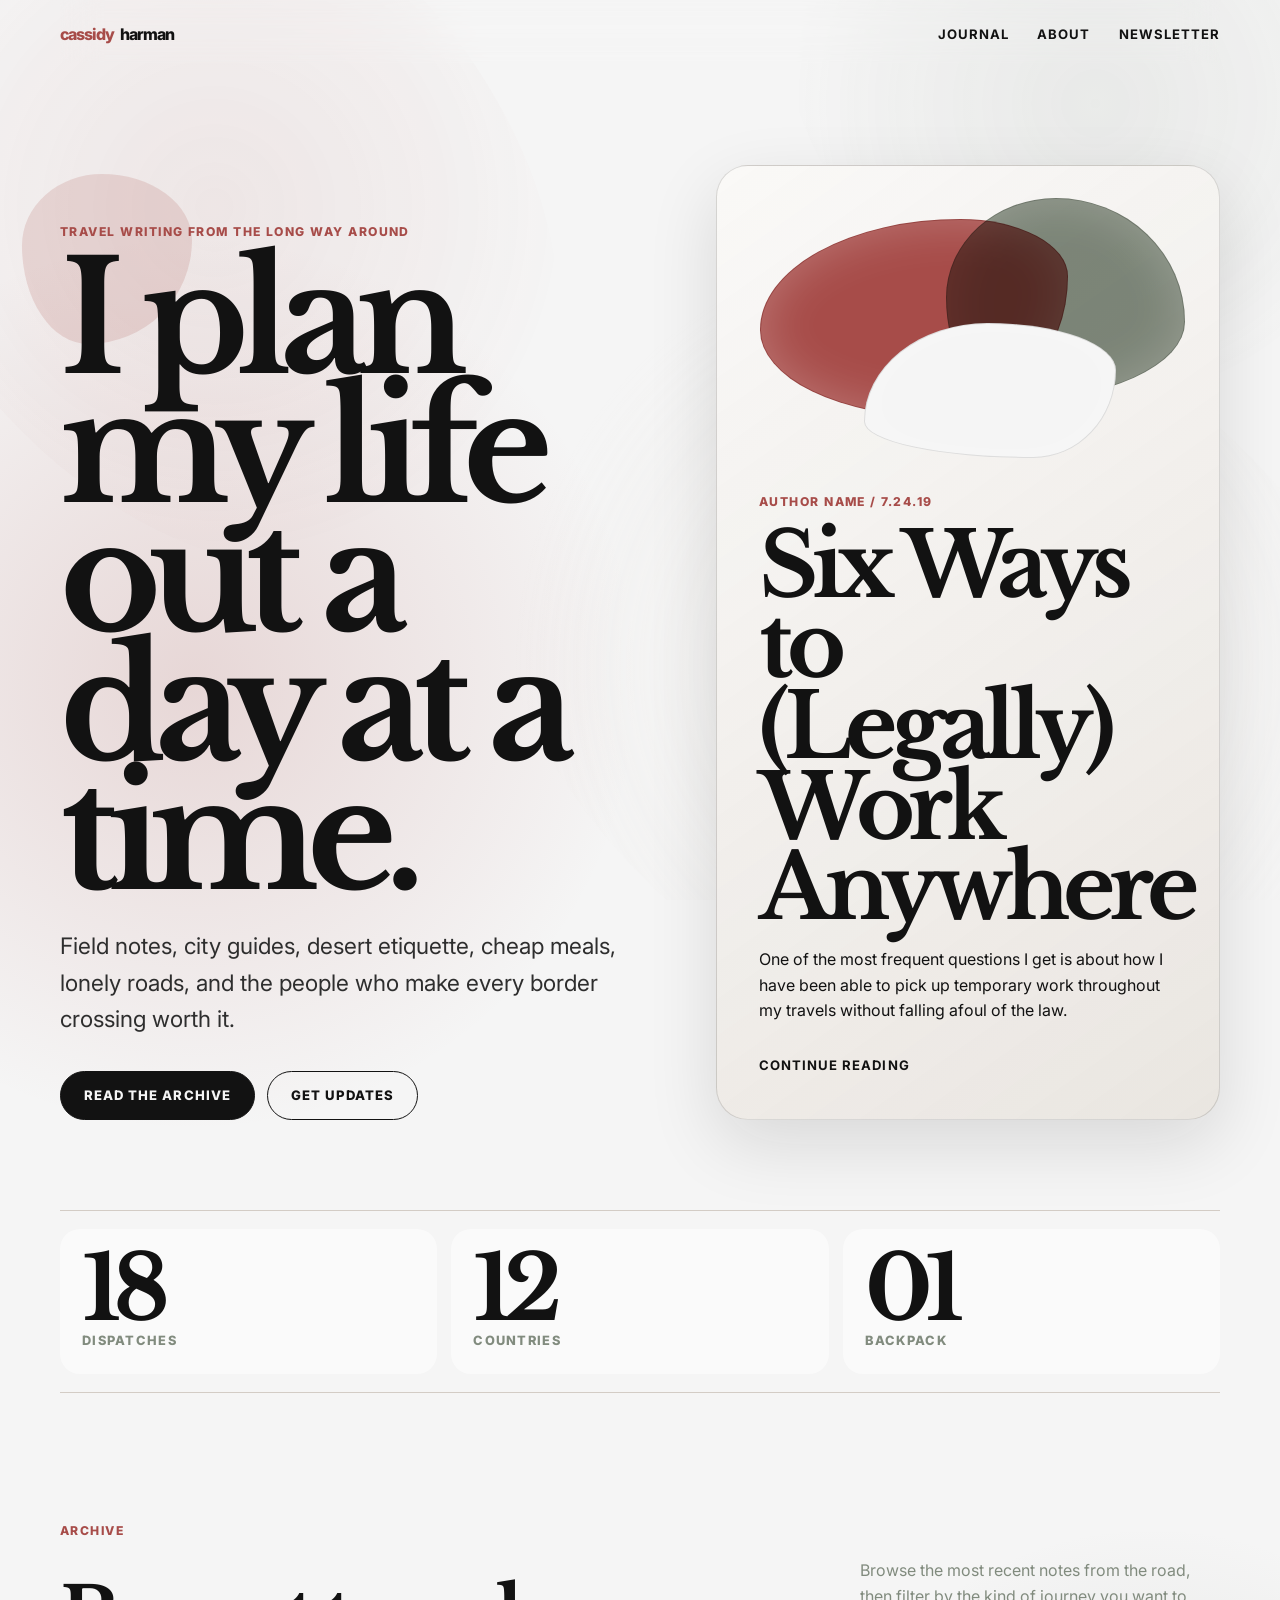
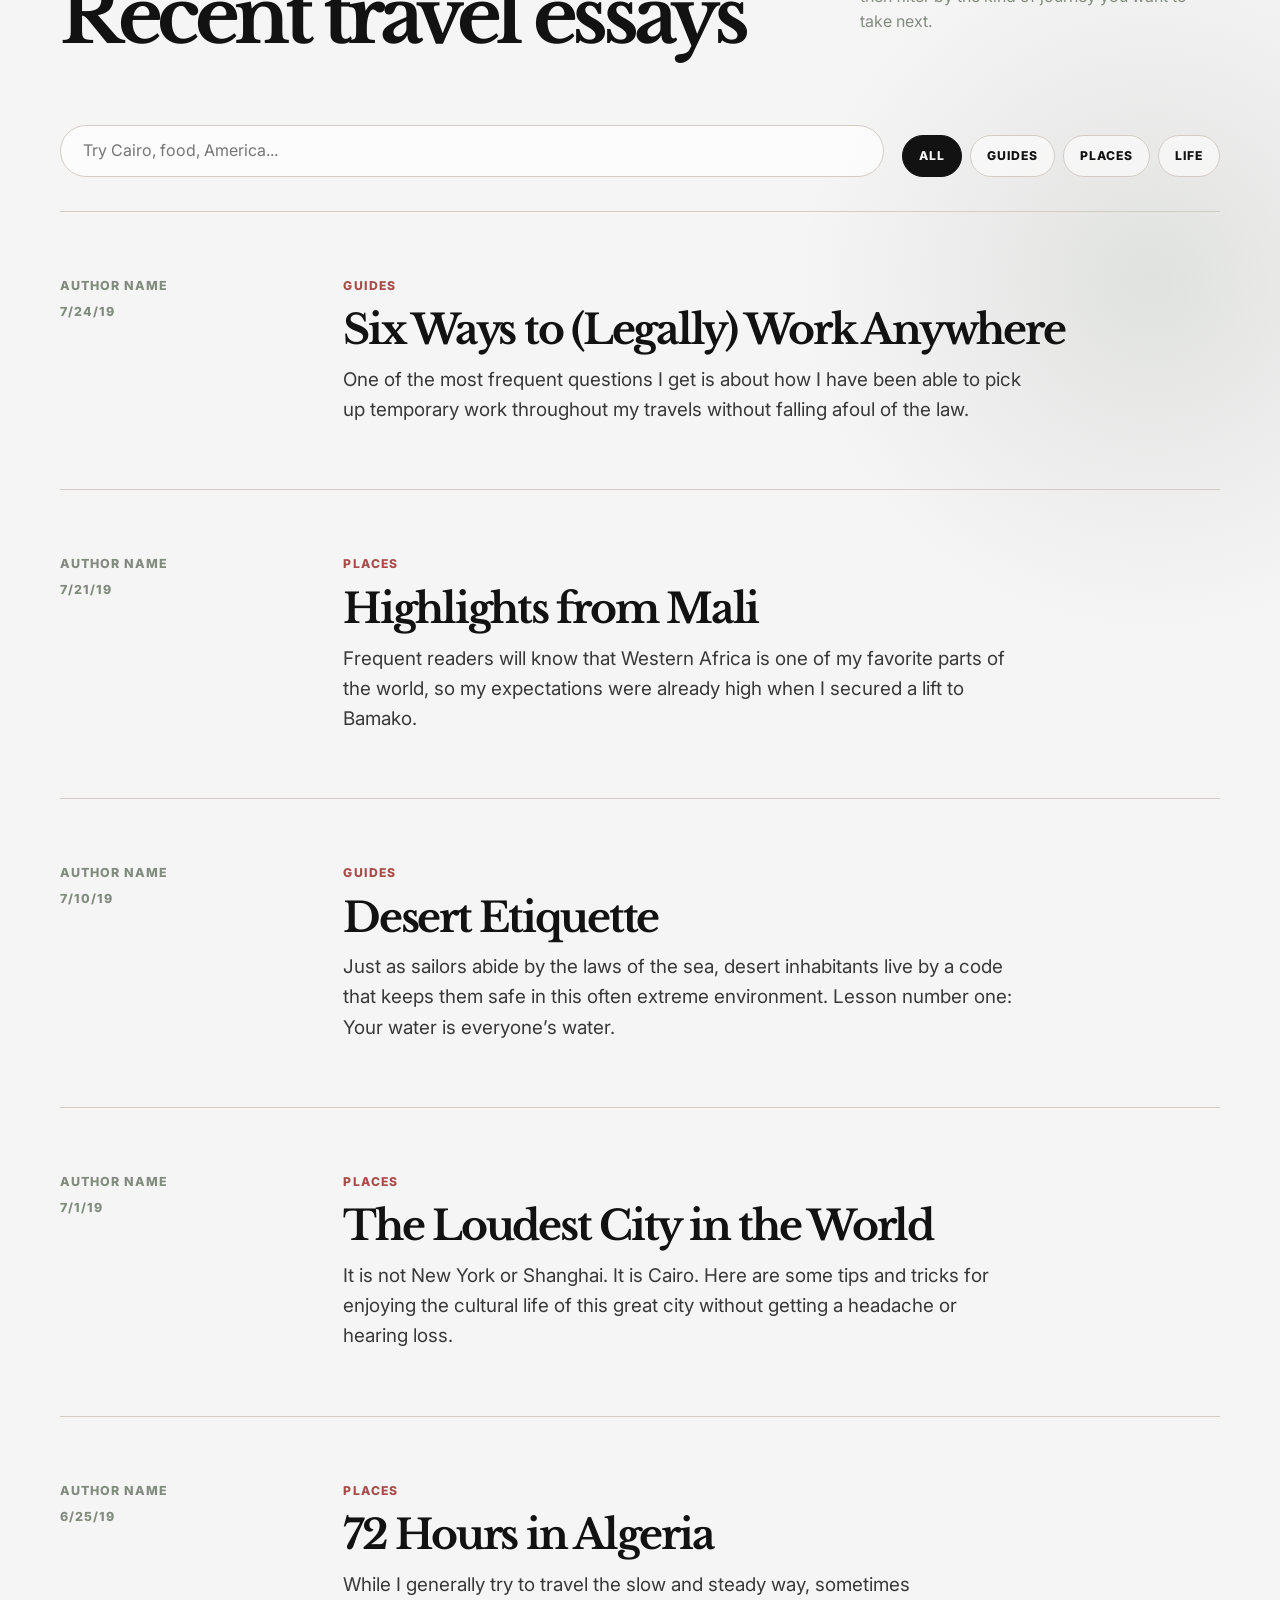
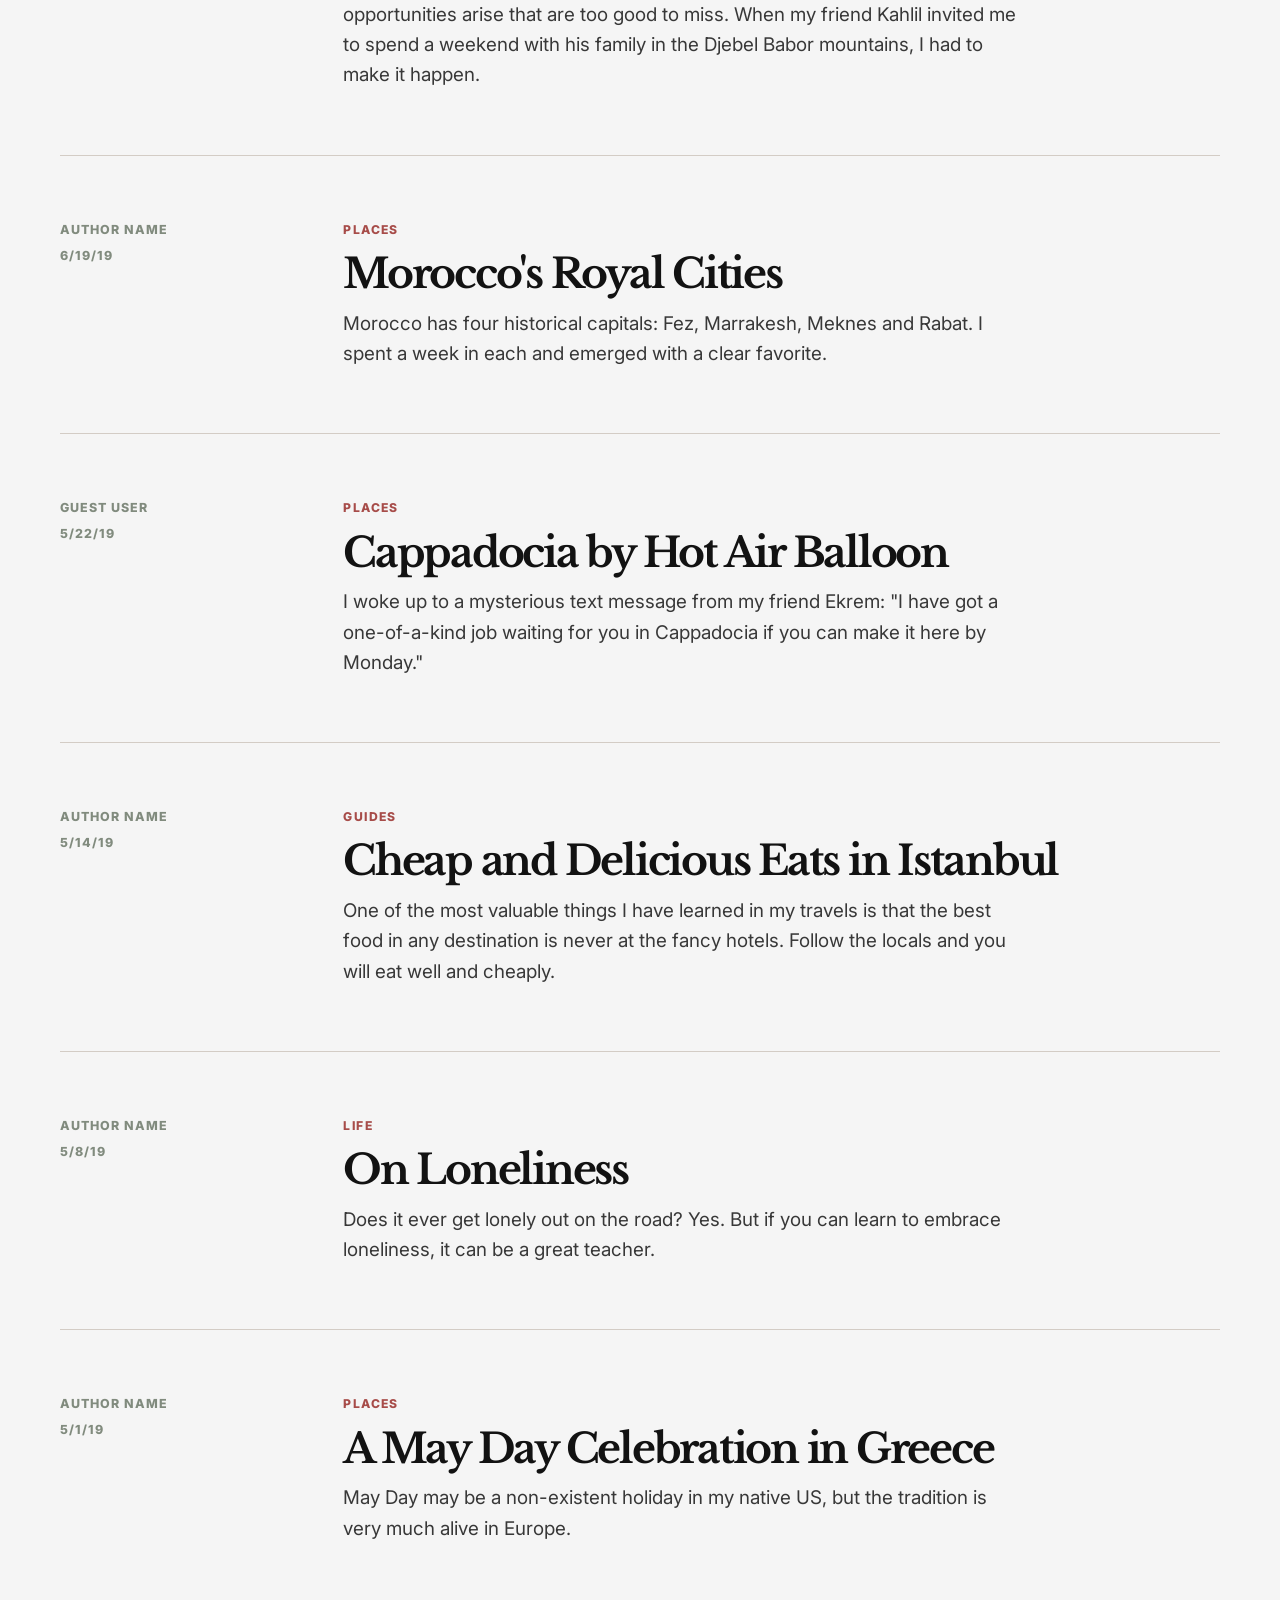
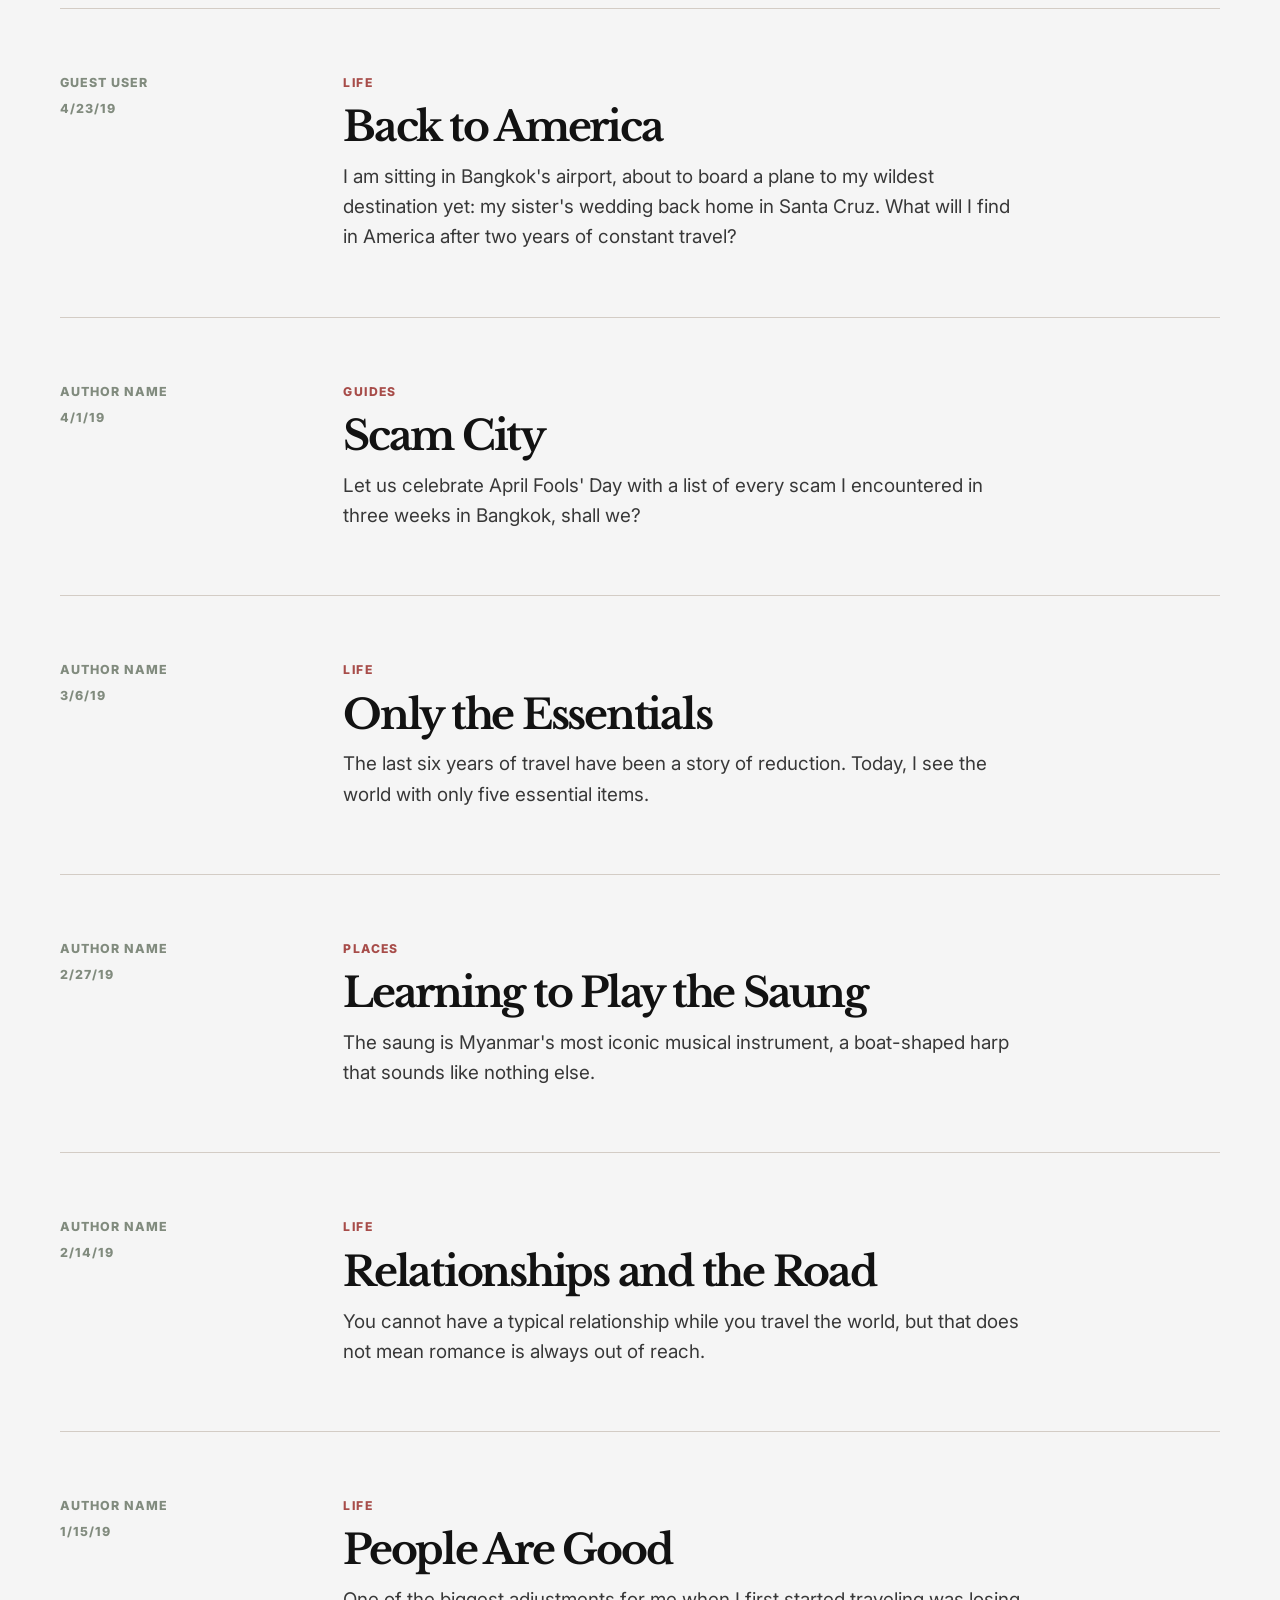
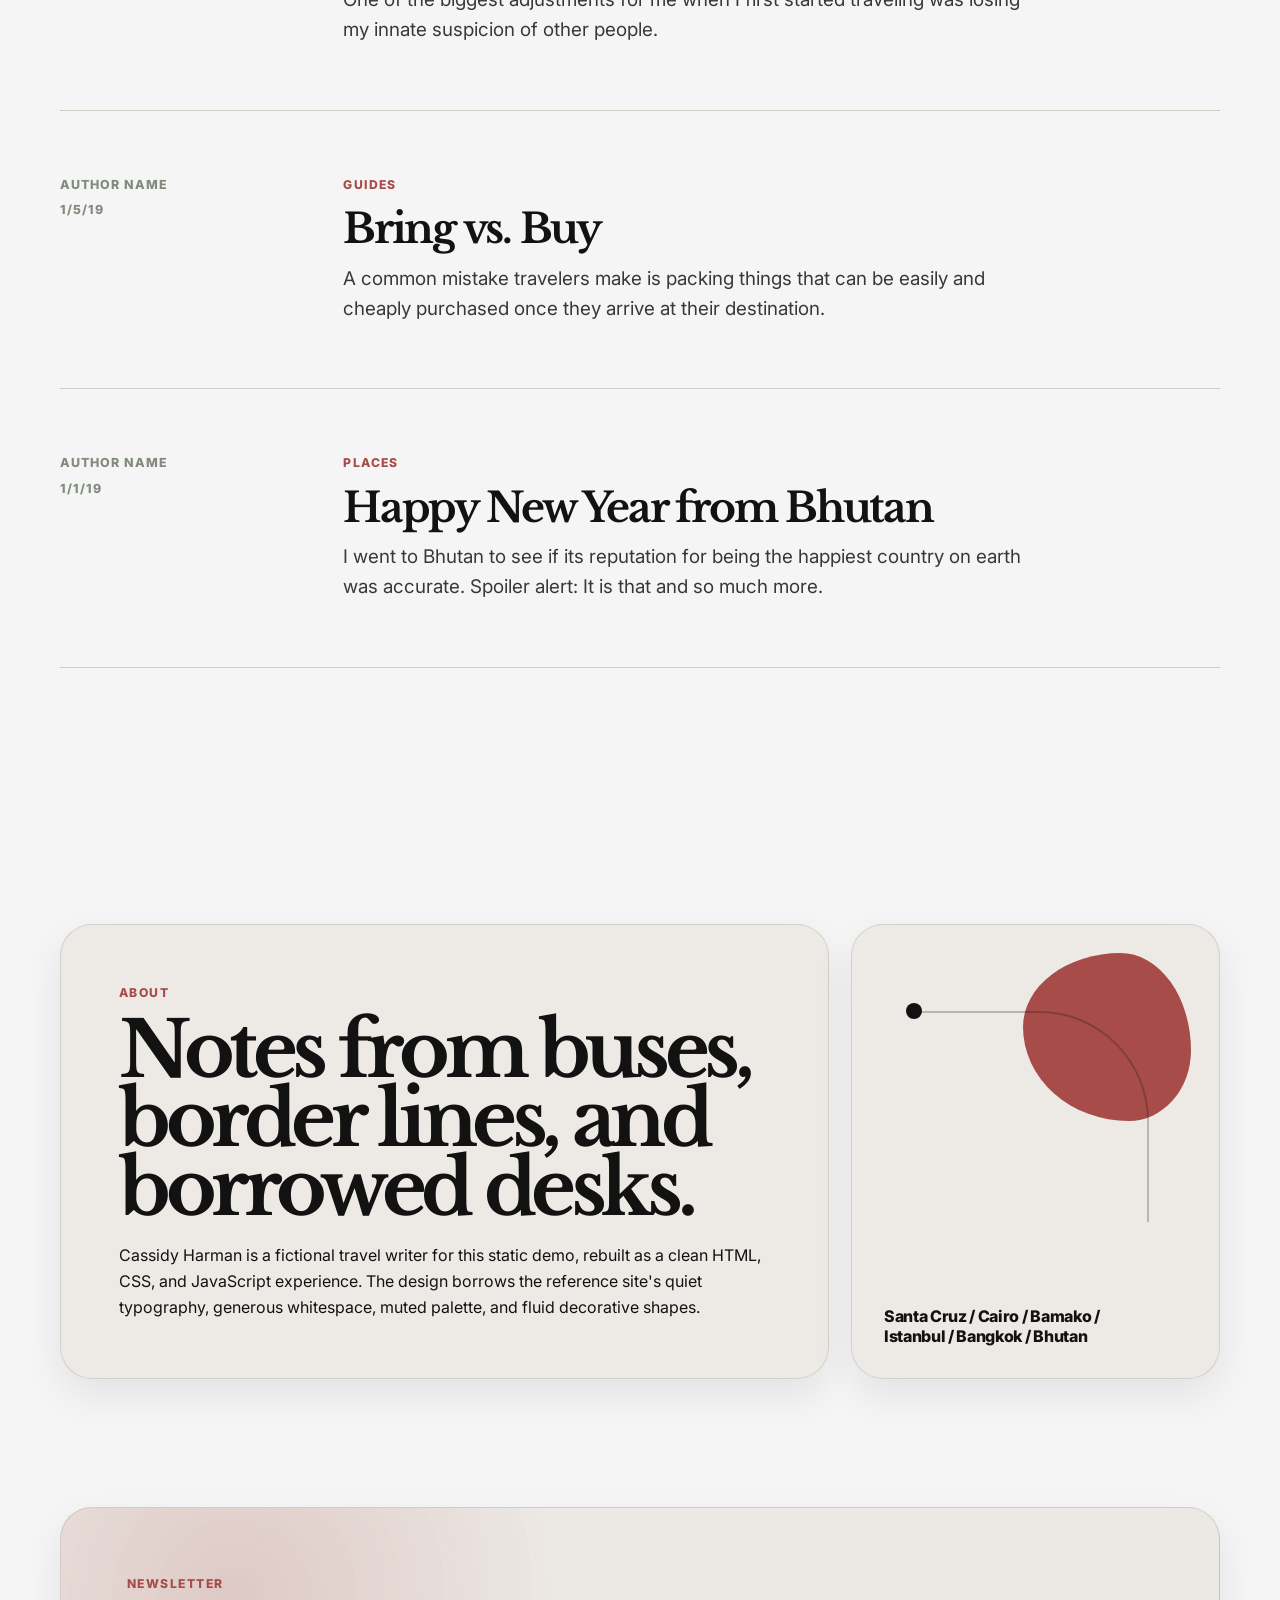
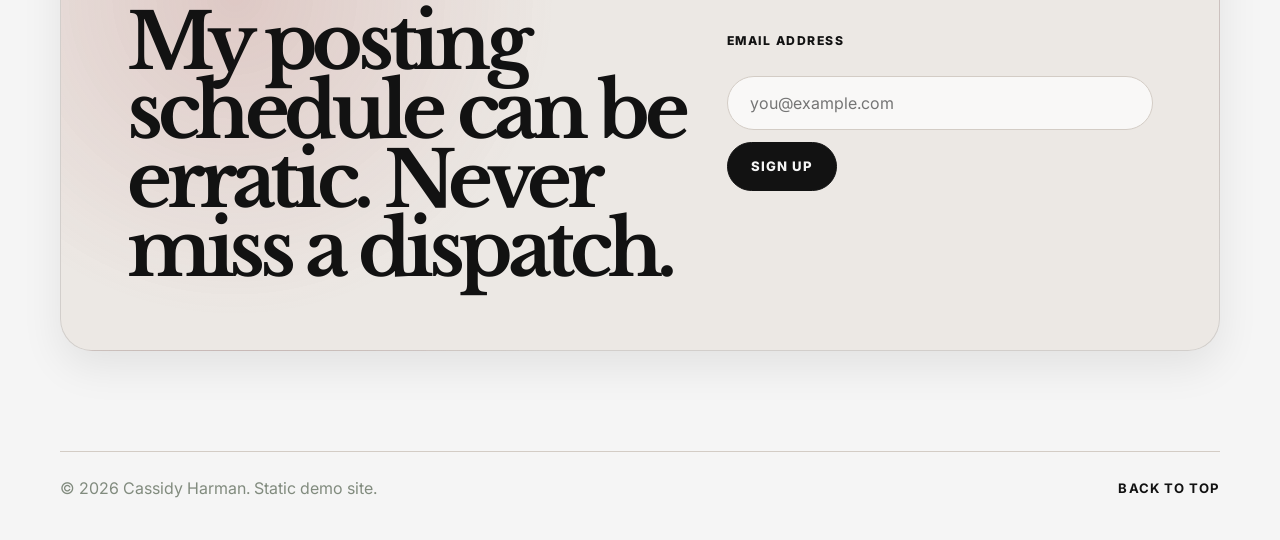
==== index.html @ 18887000 "Merge branch 'main' into cursor/static-fluid-site-bbcd" ====
<!doctype html>
<html lang="en">
  <head>
    <meta charset="utf-8" />
    <meta name="viewport" content="width=device-width, initial-scale=1" />
    <meta
      name="description"
      content="A static editorial travel blog inspired by the Cassidy Harman Squarespace fluid demo."
    />
    <title>Cassidy Harman | Travel Journal</title>
    <link rel="preconnect" href="https://fonts.googleapis.com" />
    <link rel="preconnect" href="https://fonts.gstatic.com" crossorigin />
    <link
      href="https://fonts.googleapis.com/css2?family=Inter:wght@400;500;600;700;800&family=Libre+Baskerville:wght@400;700&display=swap"
      rel="stylesheet"
    />
    <link rel="stylesheet" href="styles.css" />
  </head>
  <body>
    <canvas class="fluid-canvas" id="fluidCanvas" aria-hidden="true"></canvas>
    <div class="site-shell">
      <header class="site-header" data-reveal>
        <a class="brand" href="#top" aria-label="Cassidy Harman home">
          <span>Cassidy</span>
          <span>Harman</span>
        </a>
        <nav class="site-nav" aria-label="Primary navigation">
          <a href="#journal">Journal</a>
          <a href="#about">About</a>
          <a href="#newsletter">Newsletter</a>
        </nav>
        <button class="menu-toggle" type="button" aria-expanded="false" aria-controls="mobileNav">
          Menu
        </button>
      </header>

      <nav class="mobile-nav" id="mobileNav" aria-label="Mobile navigation">
        <a href="#journal">Journal</a>
        <a href="#about">About</a>
        <a href="#newsletter">Newsletter</a>
      </nav>

      <main id="top">
        <section class="hero" aria-labelledby="hero-title">
          <div class="hero-copy" data-reveal>
            <p class="eyebrow">Travel writing from the long way around</p>
            <h1 id="hero-title">I plan my life out a day at a time.</h1>
            <p class="hero-lede">
              Field notes, city guides, desert etiquette, cheap meals, lonely
              roads, and the people who make every border crossing worth it.
            </p>
            <div class="hero-actions">
              <a class="button button-primary" href="#journal">Read the archive</a>
              <a class="button button-ghost" href="#newsletter">Get updates</a>
            </div>
          </div>

          <article class="feature-card" data-reveal>
            <div class="feature-art" aria-hidden="true">
              <span></span>
              <span></span>
              <span></span>
            </div>
            <p class="post-meta">Author Name / 7.24.19</p>
            <h2>Six Ways to (Legally) Work Anywhere</h2>
            <p>
              One of the most frequent questions I get is about how I have been
              able to pick up temporary work throughout my travels without
              falling afoul of the law.
            </p>
            <a href="#post-six-ways" class="text-link">Continue reading</a>
          </article>
        </section>

        <section class="intro-strip" aria-label="Journal highlights" data-reveal>
          <div>
            <span class="stat">18</span>
            <span>dispatches</span>
          </div>
          <div>
            <span class="stat">12</span>
            <span>countries</span>
          </div>
          <div>
            <span class="stat">01</span>
            <span>backpack</span>
          </div>
        </section>

        <section class="journal-section" id="journal" aria-labelledby="journal-title">
          <div class="section-heading" data-reveal>
            <p class="eyebrow">Archive</p>
            <h2 id="journal-title">Recent travel essays</h2>
            <p>
              Browse the most recent notes from the road, then filter by the
              kind of journey you want to take next.
            </p>
          </div>

          <div class="journal-tools" data-reveal>
            <label class="search-label" for="postSearch">Search posts</label>
            <input
              id="postSearch"
              type="search"
              placeholder="Try Cairo, food, America..."
              autocomplete="off"
            />
            <div class="filter-group" aria-label="Filter posts by topic">
              <button class="filter-chip is-active" type="button" data-filter="all">All</button>
              <button class="filter-chip" type="button" data-filter="guides">Guides</button>
              <button class="filter-chip" type="button" data-filter="places">Places</button>
              <button class="filter-chip" type="button" data-filter="life">Life</button>
            </div>
          </div>

          <div class="post-list" id="postList">
            <article class="post-card" id="post-six-ways" data-topic="guides" data-reveal>
              <div class="post-date">
                <span>Author Name</span>
                <time datetime="2019-07-24">7/24/19</time>
              </div>
              <div class="post-content">
                <p class="post-topic">Guides</p>
                <h3>Six Ways to (Legally) Work Anywhere</h3>
                <p>
                  One of the most frequent questions I get is about how I have
                  been able to pick up temporary work throughout my travels
                  without falling afoul of the law.
                </p>
              </div>
            </article>

            <article class="post-card" data-topic="places" data-reveal>
              <div class="post-date">
                <span>Author Name</span>
                <time datetime="2019-07-21">7/21/19</time>
              </div>
              <div class="post-content">
                <p class="post-topic">Places</p>
                <h3>Highlights from Mali</h3>
                <p>
                  Frequent readers will know that Western Africa is one of my
                  favorite parts of the world, so my expectations were already
                  high when I secured a lift to Bamako.
                </p>
              </div>
            </article>

            <article class="post-card" data-topic="guides" data-reveal>
              <div class="post-date">
                <span>Author Name</span>
                <time datetime="2019-07-10">7/10/19</time>
              </div>
              <div class="post-content">
                <p class="post-topic">Guides</p>
                <h3>Desert Etiquette</h3>
                <p>
                  Just as sailors abide by the laws of the sea, desert
                  inhabitants live by a code that keeps them safe in this often
                  extreme environment. Lesson number one: Your water is
                  everyone&rsquo;s water.
                </p>
              </div>
            </article>

            <article class="post-card" data-topic="places" data-reveal>
              <div class="post-date">
                <span>Author Name</span>
                <time datetime="2019-07-01">7/1/19</time>
              </div>
              <div class="post-content">
                <p class="post-topic">Places</p>
                <h3>The Loudest City in the World</h3>
                <p>
                  It is not New York or Shanghai. It is Cairo. Here are some
                  tips and tricks for enjoying the cultural life of this great
                  city without getting a headache or hearing loss.
                </p>
              </div>
            </article>

            <article class="post-card" data-topic="places" data-reveal>
              <div class="post-date">
                <span>Author Name</span>
                <time datetime="2019-06-25">6/25/19</time>
              </div>
              <div class="post-content">
                <p class="post-topic">Places</p>
                <h3>72 Hours in Algeria</h3>
                <p>
                  While I generally try to travel the slow and steady way,
                  sometimes opportunities arise that are too good to miss. When
                  my friend Kahlil invited me to spend a weekend with his
                  family in the Djebel Babor mountains, I had to make it happen.
                </p>
              </div>
            </article>

            <article class="post-card" data-topic="places" data-reveal>
              <div class="post-date">
                <span>Author Name</span>
                <time datetime="2019-06-19">6/19/19</time>
              </div>
              <div class="post-content">
                <p class="post-topic">Places</p>
                <h3>Morocco's Royal Cities</h3>
                <p>
                  Morocco has four historical capitals: Fez, Marrakesh, Meknes
                  and Rabat. I spent a week in each and emerged with a clear
                  favorite.
                </p>
              </div>
            </article>

            <article class="post-card" data-topic="places" data-reveal>
              <div class="post-date">
                <span>Guest User</span>
                <time datetime="2019-05-22">5/22/19</time>
              </div>
              <div class="post-content">
                <p class="post-topic">Places</p>
                <h3>Cappadocia by Hot Air Balloon</h3>
                <p>
                  I woke up to a mysterious text message from my friend Ekrem:
                  "I have got a one-of-a-kind job waiting for you in Cappadocia
                  if you can make it here by Monday."
                </p>
              </div>
            </article>

            <article class="post-card" data-topic="guides" data-reveal>
              <div class="post-date">
                <span>Author Name</span>
                <time datetime="2019-05-14">5/14/19</time>
              </div>
              <div class="post-content">
                <p class="post-topic">Guides</p>
                <h3>Cheap and Delicious Eats in Istanbul</h3>
                <p>
                  One of the most valuable things I have learned in my travels
                  is that the best food in any destination is never at the fancy
                  hotels. Follow the locals and you will eat well and cheaply.
                </p>
              </div>
            </article>

            <article class="post-card" data-topic="life" data-reveal>
              <div class="post-date">
                <span>Author Name</span>
                <time datetime="2019-05-08">5/8/19</time>
              </div>
              <div class="post-content">
                <p class="post-topic">Life</p>
                <h3>On Loneliness</h3>
                <p>
                  Does it ever get lonely out on the road? Yes. But if you can
                  learn to embrace loneliness, it can be a great teacher.
                </p>
              </div>
            </article>

            <article class="post-card" data-topic="places" data-reveal>
              <div class="post-date">
                <span>Author Name</span>
                <time datetime="2019-05-01">5/1/19</time>
              </div>
              <div class="post-content">
                <p class="post-topic">Places</p>
                <h3>A May Day Celebration in Greece</h3>
                <p>
                  May Day may be a non-existent holiday in my native US, but the
                  tradition is very much alive in Europe.
                </p>
              </div>
            </article>

            <article class="post-card" data-topic="life" data-reveal>
              <div class="post-date">
                <span>Guest User</span>
                <time datetime="2019-04-23">4/23/19</time>
              </div>
              <div class="post-content">
                <p class="post-topic">Life</p>
                <h3>Back to America</h3>
                <p>
                  I am sitting in Bangkok's airport, about to board a plane to
                  my wildest destination yet: my sister's wedding back home in
                  Santa Cruz. What will I find in America after two years of
                  constant travel?
                </p>
              </div>
            </article>

            <article class="post-card" data-topic="guides" data-reveal>
              <div class="post-date">
                <span>Author Name</span>
                <time datetime="2019-04-01">4/1/19</time>
              </div>
              <div class="post-content">
                <p class="post-topic">Guides</p>
                <h3>Scam City</h3>
                <p>
                  Let us celebrate April Fools' Day with a list of every scam I
                  encountered in three weeks in Bangkok, shall we?
                </p>
              </div>
            </article>

            <article class="post-card" data-topic="life" data-reveal>
              <div class="post-date">
                <span>Author Name</span>
                <time datetime="2019-03-06">3/6/19</time>
              </div>
              <div class="post-content">
                <p class="post-topic">Life</p>
                <h3>Only the Essentials</h3>
                <p>
                  The last six years of travel have been a story of reduction.
                  Today, I see the world with only five essential items.
                </p>
              </div>
            </article>

            <article class="post-card" data-topic="places" data-reveal>
              <div class="post-date">
                <span>Author Name</span>
                <time datetime="2019-02-27">2/27/19</time>
              </div>
              <div class="post-content">
                <p class="post-topic">Places</p>
                <h3>Learning to Play the Saung</h3>
                <p>
                  The saung is Myanmar's most iconic musical instrument, a
                  boat-shaped harp that sounds like nothing else.
                </p>
              </div>
            </article>

            <article class="post-card" data-topic="life" data-reveal>
              <div class="post-date">
                <span>Author Name</span>
                <time datetime="2019-02-14">2/14/19</time>
              </div>
              <div class="post-content">
                <p class="post-topic">Life</p>
                <h3>Relationships and the Road</h3>
                <p>
                  You cannot have a typical relationship while you travel the
                  world, but that does not mean romance is always out of reach.
                </p>
              </div>
            </article>

            <article class="post-card" data-topic="life" data-reveal>
              <div class="post-date">
                <span>Author Name</span>
                <time datetime="2019-01-15">1/15/19</time>
              </div>
              <div class="post-content">
                <p class="post-topic">Life</p>
                <h3>People Are Good</h3>
                <p>
                  One of the biggest adjustments for me when I first started
                  traveling was losing my innate suspicion of other people.
                </p>
              </div>
            </article>

            <article class="post-card" data-topic="guides" data-reveal>
              <div class="post-date">
                <span>Author Name</span>
                <time datetime="2019-01-05">1/5/19</time>
              </div>
              <div class="post-content">
                <p class="post-topic">Guides</p>
                <h3>Bring vs. Buy</h3>
                <p>
                  A common mistake travelers make is packing things that can be
                  easily and cheaply purchased once they arrive at their
                  destination.
                </p>
              </div>
            </article>

            <article class="post-card" data-topic="places" data-reveal>
              <div class="post-date">
                <span>Author Name</span>
                <time datetime="2019-01-01">1/1/19</time>
              </div>
              <div class="post-content">
                <p class="post-topic">Places</p>
                <h3>Happy New Year from Bhutan</h3>
                <p>
                  I went to Bhutan to see if its reputation for being the
                  happiest country on earth was accurate. Spoiler alert: It is
                  that and so much more.
                </p>
              </div>
            </article>
          </div>

          <p class="empty-state" id="emptyState" hidden>
            No posts match that search yet. Try another place, topic, or date.
          </p>
        </section>

        <section class="about-section" id="about" aria-labelledby="about-title">
          <div class="about-card" data-reveal>
            <p class="eyebrow">About</p>
            <h2 id="about-title">Notes from buses, border lines, and borrowed desks.</h2>
            <p>
              Cassidy Harman is a fictional travel writer for this static demo,
              rebuilt as a clean HTML, CSS, and JavaScript experience. The
              design borrows the reference site's quiet typography, generous
              whitespace, muted palette, and fluid decorative shapes.
            </p>
          </div>
          <div class="route-card" data-reveal>
            <span class="route-dot"></span>
            <span class="route-line"></span>
            <span class="route-dot route-dot-end"></span>
            <p>Santa Cruz / Cairo / Bamako / Istanbul / Bangkok / Bhutan</p>
          </div>
        </section>

        <section class="newsletter-section" id="newsletter" aria-labelledby="newsletter-title">
          <div data-reveal>
            <p class="eyebrow">Newsletter</p>
            <h2 id="newsletter-title">
              My posting schedule can be erratic. Never miss a dispatch.
            </h2>
          </div>
          <form class="newsletter-form" id="newsletterForm" novalidate data-reveal>
            <label for="email">Email Address</label>
            <div class="form-row">
              <input id="email" name="email" type="email" placeholder="you@example.com" required />
              <button class="button button-primary" type="submit">Sign Up</button>
            </div>
            <p class="form-message" id="formMessage" role="status" aria-live="polite"></p>
          </form>
        </section>
      </main>

      <footer class="site-footer">
        <p>&copy; 2026 Cassidy Harman. Static demo site.</p>
        <a href="#top">Back to top</a>
      </footer>
    </div>

    <script src="script.js" defer></script>
  </body>
</html>
---- styles.css ----
:root {
  --color-accent: hsl(2 39% 47%);
  --color-ink: hsl(0 0% 7%);
  --color-muted: hsl(106 5% 52%);
  --color-wash: hsl(33 18% 90%);
  --color-paper: hsl(0 0% 96%);
  --color-line: hsl(30 14% 80%);
  --shadow-soft: 0 24px 70px hsl(0 0% 7% / 0.12);
  --shadow-card: 0 16px 42px hsl(0 0% 7% / 0.08);
  --font-sans: "Inter", system-ui, -apple-system, BlinkMacSystemFont, "Segoe UI", sans-serif;
  --font-serif: "Libre Baskerville", Georgia, serif;
  --content-width: min(1160px, calc(100vw - 36px));
  --radius-lg: 32px;
  --radius-md: 20px;
}

* {
  box-sizing: border-box;
}

html {
  scroll-behavior: smooth;
}

body {
  min-width: 320px;
  margin: 0;
  background:
    radial-gradient(circle at 15% 8%, hsl(2 39% 47% / 0.18), transparent 28rem),
    radial-gradient(circle at 90% 22%, hsl(106 5% 52% / 0.18), transparent 22rem),
    var(--color-paper);
  color: var(--color-ink);
  font-family: var(--font-sans);
  line-height: 1.6;
  text-rendering: optimizeLegibility;
}

body.nav-open {
  overflow: hidden;
}

img,
svg {
  max-width: 100%;
  display: block;
}

a {
  color: inherit;
}

button,
input {
  font: inherit;
}

.fluid-canvas {
  position: fixed;
  inset: 0;
  z-index: -2;
  width: 100%;
  height: 100%;
  opacity: 0.7;
}

.site-shell {
  width: var(--content-width);
  margin: 0 auto;
}

.site-header {
  position: sticky;
  top: 0;
  z-index: 20;
  display: flex;
  align-items: center;
  justify-content: space-between;
  gap: 24px;
  padding: 24px 0 18px;
  backdrop-filter: blur(18px);
}

.brand {
  display: inline-flex;
  align-items: baseline;
  gap: 6px;
  color: var(--color-ink);
  font-weight: 800;
  letter-spacing: -0.06em;
  line-height: 0.85;
  text-decoration: none;
  text-transform: lowercase;
}

.brand span:first-child {
  color: var(--color-accent);
}

.site-nav {
  display: flex;
  align-items: center;
  gap: 28px;
}

.site-nav a,
.mobile-nav a,
.site-footer a,
.text-link {
  position: relative;
  color: var(--color-ink);
  font-size: 0.82rem;
  font-weight: 700;
  letter-spacing: 0.08em;
  text-decoration: none;
  text-transform: uppercase;
}

.site-nav a::after,
.mobile-nav a::after,
.site-footer a::after,
.text-link::after {
  position: absolute;
  right: 0;
  bottom: -5px;
  left: 0;
  height: 2px;
  background: currentColor;
  content: "";
  transform: scaleX(0);
  transform-origin: right;
  transition: transform 220ms ease;
}

.site-nav a:hover::after,
.mobile-nav a:hover::after,
.site-footer a:hover::after,
.text-link:hover::after {
  transform: scaleX(1);
  transform-origin: left;
}

.menu-toggle {
  display: none;
  border: 1px solid var(--color-line);
  border-radius: 999px;
  padding: 10px 18px;
  background: hsl(0 0% 100% / 0.65);
  color: var(--color-ink);
  cursor: pointer;
  font-size: 0.8rem;
  font-weight: 800;
  letter-spacing: 0.08em;
  text-transform: uppercase;
}

.mobile-nav {
  position: fixed;
  inset: 78px 18px auto;
  z-index: 19;
  display: none;
  grid-template-columns: 1fr;
  gap: 16px;
  border: 1px solid var(--color-line);
  border-radius: 22px;
  padding: 22px;
  background: hsl(0 0% 96% / 0.96);
  box-shadow: var(--shadow-card);
}

.mobile-nav.is-open {
  display: grid;
}

.hero {
  display: grid;
  grid-template-columns: minmax(0, 1.08fr) minmax(320px, 0.92fr);
  gap: clamp(28px, 5vw, 72px);
  align-items: end;
  min-height: calc(100vh - 96px);
  padding: clamp(42px, 8vw, 112px) 0 clamp(52px, 7vw, 96px);
}

.hero-copy {
  position: relative;
}

.hero-copy::before {
  position: absolute;
  top: -48px;
  left: -38px;
  z-index: -1;
  width: 170px;
  height: 170px;
  border-radius: 47% 53% 61% 39% / 42% 39% 61% 58%;
  background: hsl(2 39% 47% / 0.16);
  content: "";
}

.eyebrow,
.post-topic,
.post-meta,
.search-label,
.newsletter-form label {
  margin: 0 0 14px;
  color: var(--color-accent);
  font-size: 0.76rem;
  font-weight: 800;
  letter-spacing: 0.12em;
  text-transform: uppercase;
}

h1,
h2,
h3,
p {
  margin-top: 0;
}

h1 {
  max-width: 9.5ch;
  margin-bottom: 28px;
  font-family: var(--font-serif);
  font-size: clamp(3.6rem, 12vw, 10.8rem);
  font-weight: 700;
  letter-spacing: -0.08em;
  line-height: 0.84;
}

h2 {
  margin-bottom: 20px;
  font-family: var(--font-serif);
  font-size: clamp(2.1rem, 6vw, 5.2rem);
  letter-spacing: -0.07em;
  line-height: 0.9;
}

h3 {
  margin-bottom: 14px;
  font-family: var(--font-serif);
  font-size: clamp(1.6rem, 3.2vw, 3.2rem);
  letter-spacing: -0.055em;
  line-height: 1.02;
}

.hero-lede {
  max-width: 610px;
  margin-bottom: 34px;
  color: hsl(0 0% 18%);
  font-size: clamp(1.05rem, 2.2vw, 1.42rem);
}

.hero-actions,
.form-row {
  display: flex;
  flex-wrap: wrap;
  gap: 12px;
}

.button {
  display: inline-flex;
  align-items: center;
  justify-content: center;
  min-height: 48px;
  border: 1px solid var(--color-ink);
  border-radius: 999px;
  padding: 13px 23px;
  cursor: pointer;
  font-size: 0.82rem;
  font-weight: 800;
  letter-spacing: 0.08em;
  text-decoration: none;
  text-transform: uppercase;
  transition:
    background 180ms ease,
    color 180ms ease,
    transform 180ms ease,
    box-shadow 180ms ease;
}

.button:hover {
  transform: translateY(-2px);
  box-shadow: 0 10px 24px hsl(0 0% 7% / 0.12);
}

.button-primary {
  background: var(--color-ink);
  color: var(--color-paper);
}

.button-ghost {
  background: transparent;
  color: var(--color-ink);
}

.feature-card {
  position: relative;
  overflow: hidden;
  border: 1px solid hsl(0 0% 7% / 0.14);
  border-radius: var(--radius-lg);
  padding: clamp(24px, 4vw, 42px);
  background:
    linear-gradient(145deg, hsl(0 0% 100% / 0.74), hsl(33 18% 90% / 0.88)),
    var(--color-wash);
  box-shadow: var(--shadow-soft);
}

.feature-card h2 {
  max-width: 8ch;
  margin-bottom: 18px;
  font-size: clamp(2.8rem, 7vw, 7rem);
}

.feature-card p:not(.post-meta) {
  max-width: 38rem;
  margin-bottom: 28px;
}

.feature-art {
  position: relative;
  min-height: 260px;
  margin: -10px -8px 34px;
}

.feature-art span {
  position: absolute;
  display: block;
  border: 1px solid hsl(0 0% 7% / 0.1);
  box-shadow: inset 0 0 50px hsl(0 0% 100% / 0.24);
}

.feature-art span:nth-child(1) {
  inset: 8% 27% 16% 2%;
  border-radius: 65% 35% 42% 58% / 56% 29% 71% 44%;
  background: var(--color-accent);
}

.feature-art span:nth-child(2) {
  inset: 0 0 22% 45%;
  border-radius: 46% 54% 73% 27% / 49% 61% 39% 51%;
  background: var(--color-muted);
  mix-blend-mode: multiply;
}

.feature-art span:nth-child(3) {
  inset: 48% 16% 0 26%;
  border-radius: 49% 51% 33% 67% / 73% 35% 65% 27%;
  background: var(--color-paper);
}

.intro-strip {
  display: grid;
  grid-template-columns: repeat(3, minmax(0, 1fr));
  gap: 14px;
  border-top: 1px solid var(--color-line);
  border-bottom: 1px solid var(--color-line);
  padding: 18px 0;
}

.intro-strip div {
  display: grid;
  gap: 4px;
  min-height: 130px;
  border-radius: var(--radius-md);
  padding: 22px;
  background: hsl(0 0% 100% / 0.5);
}

.intro-strip span:last-child {
  color: var(--color-muted);
  font-size: 0.8rem;
  font-weight: 800;
  letter-spacing: 0.1em;
  text-transform: uppercase;
}

.stat {
  font-family: var(--font-serif);
  font-size: clamp(3rem, 7vw, 6.8rem);
  font-weight: 700;
  letter-spacing: -0.09em;
  line-height: 0.85;
}

.journal-section,
.about-section,
.newsletter-section {
  padding: clamp(72px, 10vw, 140px) 0;
}

.section-heading {
  display: grid;
  grid-template-columns: minmax(0, 0.85fr) minmax(260px, 0.4fr);
  gap: 36px;
  align-items: end;
  margin-bottom: clamp(34px, 6vw, 74px);
}

.section-heading .eyebrow {
  grid-column: 1 / -1;
  margin-bottom: -18px;
}

.section-heading h2 {
  margin-bottom: 0;
}

.section-heading p:not(.eyebrow) {
  color: var(--color-muted);
}

.journal-tools {
  display: grid;
  grid-template-columns: minmax(240px, 1fr) auto;
  gap: 18px;
  align-items: end;
  margin-bottom: 34px;
}

.search-label {
  position: absolute;
  width: 1px;
  height: 1px;
  overflow: hidden;
  clip: rect(0, 0, 0, 0);
  white-space: nowrap;
}

#postSearch,
#email {
  width: 100%;
  border: 1px solid var(--color-line);
  border-radius: 999px;
  outline: none;
  background: hsl(0 0% 100% / 0.68);
  color: var(--color-ink);
  transition:
    border-color 180ms ease,
    box-shadow 180ms ease,
    background 180ms ease;
}

#postSearch {
  min-height: 52px;
  padding: 0 22px;
}

#email {
  min-width: min(420px, 100%);
  min-height: 54px;
  padding: 0 22px;
}

#postSearch:focus,
#email:focus {
  border-color: var(--color-accent);
  background: hsl(0 0% 100% / 0.94);
  box-shadow: 0 0 0 5px hsl(2 39% 47% / 0.12);
}

.filter-group {
  display: flex;
  flex-wrap: wrap;
  justify-content: flex-end;
  gap: 8px;
}

.filter-chip {
  border: 1px solid var(--color-line);
  border-radius: 999px;
  padding: 10px 16px;
  background: hsl(0 0% 100% / 0.56);
  color: var(--color-ink);
  cursor: pointer;
  font-size: 0.76rem;
  font-weight: 800;
  letter-spacing: 0.08em;
  text-transform: uppercase;
}

.filter-chip.is-active,
.filter-chip:hover {
  border-color: var(--color-ink);
  background: var(--color-ink);
  color: var(--color-paper);
}

.post-list {
  display: grid;
  gap: 0;
}

.post-card {
  display: grid;
  grid-template-columns: minmax(140px, 0.25fr) minmax(0, 1fr);
  gap: clamp(24px, 5vw, 72px);
  border-top: 1px solid var(--color-line);
  padding: clamp(28px, 5vw, 64px) 0;
  transition:
    opacity 180ms ease,
    transform 180ms ease;
}

.post-card:last-child {
  border-bottom: 1px solid var(--color-line);
}

.post-card.is-hidden {
  display: none;
}

.post-date {
  display: grid;
  align-content: start;
  gap: 6px;
  color: var(--color-muted);
  font-size: 0.78rem;
  font-weight: 800;
  letter-spacing: 0.08em;
  text-transform: uppercase;
}

.post-content {
  max-width: 820px;
}

.post-content p:last-child {
  max-width: 680px;
  margin-bottom: 0;
  color: hsl(0 0% 22%);
  font-size: clamp(1rem, 1.7vw, 1.18rem);
}

.empty-state {
  border: 1px dashed var(--color-line);
  border-radius: var(--radius-md);
  padding: 28px;
  background: hsl(0 0% 100% / 0.45);
  color: var(--color-muted);
  text-align: center;
}

.about-section {
  display: grid;
  grid-template-columns: minmax(0, 1fr) minmax(280px, 0.48fr);
  gap: 22px;
  align-items: stretch;
}

.about-card,
.route-card,
.newsletter-section {
  border: 1px solid hsl(0 0% 7% / 0.12);
  border-radius: var(--radius-lg);
  background: hsl(33 18% 90% / 0.72);
  box-shadow: var(--shadow-card);
}

.about-card {
  padding: clamp(28px, 5vw, 58px);
}

.about-card h2 {
  max-width: 11ch;
}

.about-card p:last-child {
  max-width: 690px;
  margin-bottom: 0;
}

.route-card {
  position: relative;
  display: grid;
  align-content: end;
  min-height: 420px;
  overflow: hidden;
  padding: 32px;
}

.route-card::before {
  position: absolute;
  inset: 28px 28px auto auto;
  width: 168px;
  height: 168px;
  border-radius: 58% 42% 37% 63% / 44% 58% 42% 56%;
  background: var(--color-accent);
  content: "";
}

.route-card p {
  position: relative;
  z-index: 1;
  max-width: 15rem;
  margin: 0;
  font-weight: 800;
  letter-spacing: -0.02em;
  line-height: 1.25;
}

.route-dot,
.route-dot-end {
  position: absolute;
  z-index: 1;
  width: 16px;
  height: 16px;
  border-radius: 50%;
  background: var(--color-ink);
}

.route-dot {
  top: 78px;
  left: 54px;
}

.route-dot-end {
  right: 62px;
  bottom: 148px;
  left: auto;
  background: var(--color-accent);
}

.route-line {
  position: absolute;
  top: 86px;
  right: 70px;
  bottom: 156px;
  left: 62px;
  border-top: 2px solid var(--color-ink);
  border-right: 2px solid var(--color-ink);
  border-radius: 0 110px 0 0;
  opacity: 0.24;
}

.newsletter-section {
  display: grid;
  grid-template-columns: minmax(0, 0.95fr) minmax(300px, 0.72fr);
  gap: 38px;
  align-items: center;
  margin-bottom: clamp(58px, 8vw, 100px);
  padding: clamp(30px, 6vw, 66px);
  background:
    radial-gradient(circle at 15% 20%, hsl(2 39% 47% / 0.2), transparent 20rem),
    hsl(33 18% 90% / 0.86);
}

.newsletter-section h2 {
  max-width: 10ch;
  margin-bottom: 0;
}

.newsletter-form {
  display: grid;
  gap: 12px;
}

.newsletter-form label {
  color: var(--color-ink);
}

.newsletter-form .button {
  flex: 0 0 auto;
}

.form-message {
  min-height: 1.5em;
  margin: 0;
  color: var(--color-accent);
  font-weight: 700;
}

.site-footer {
  display: flex;
  align-items: center;
  justify-content: space-between;
  gap: 18px;
  border-top: 1px solid var(--color-line);
  padding: 24px 0 38px;
  color: var(--color-muted);
}

.site-footer p {
  margin: 0;
}

[data-reveal] {
  opacity: 0;
  transform: translateY(22px);
  transition:
    opacity 650ms ease,
    transform 650ms ease;
}

[data-reveal].is-visible {
  opacity: 1;
  transform: translateY(0);
}

@media (prefers-reduced-motion: reduce) {
  *,
  *::before,
  *::after {
    animation-duration: 0.01ms !important;
    animation-iteration-count: 1 !important;
    scroll-behavior: auto !important;
    transition-duration: 0.01ms !important;
  }

  .fluid-canvas {
    display: none;
  }
}

@media (max-width: 940px) {
  .site-nav {
    display: none;
  }

  .menu-toggle {
    display: inline-flex;
  }

  .hero,
  .section-heading,
  .about-section,
  .newsletter-section {
    grid-template-columns: 1fr;
  }

  .hero {
    min-height: auto;
    align-items: start;
  }

  .feature-card h2,
  .newsletter-section h2 {
    max-width: none;
  }

  .journal-tools {
    grid-template-columns: 1fr;
  }

  .filter-group {
    justify-content: flex-start;
  }
}

@media (max-width: 680px) {
  :root {
    --content-width: min(100% - 28px, 1160px);
  }

  .site-header {
    padding-top: 16px;
  }

  .hero {
    padding-top: 34px;
  }

  .hero-copy::before {
    top: -28px;
    left: -18px;
    width: 110px;
    height: 110px;
  }

  .intro-strip,
  .post-card {
    grid-template-columns: 1fr;
  }

  .intro-strip div {
    min-height: auto;
  }

  .post-card {
    gap: 14px;
  }

  .post-date {
    grid-template-columns: auto auto;
    justify-content: start;
  }

  .feature-art {
    min-height: 210px;
  }

  .form-row {
    display: grid;
  }

  #email {
    min-width: 0;
  }

  .newsletter-form .button {
    width: 100%;
  }

  .site-footer {
    align-items: flex-start;
    flex-direction: column;
  }
}
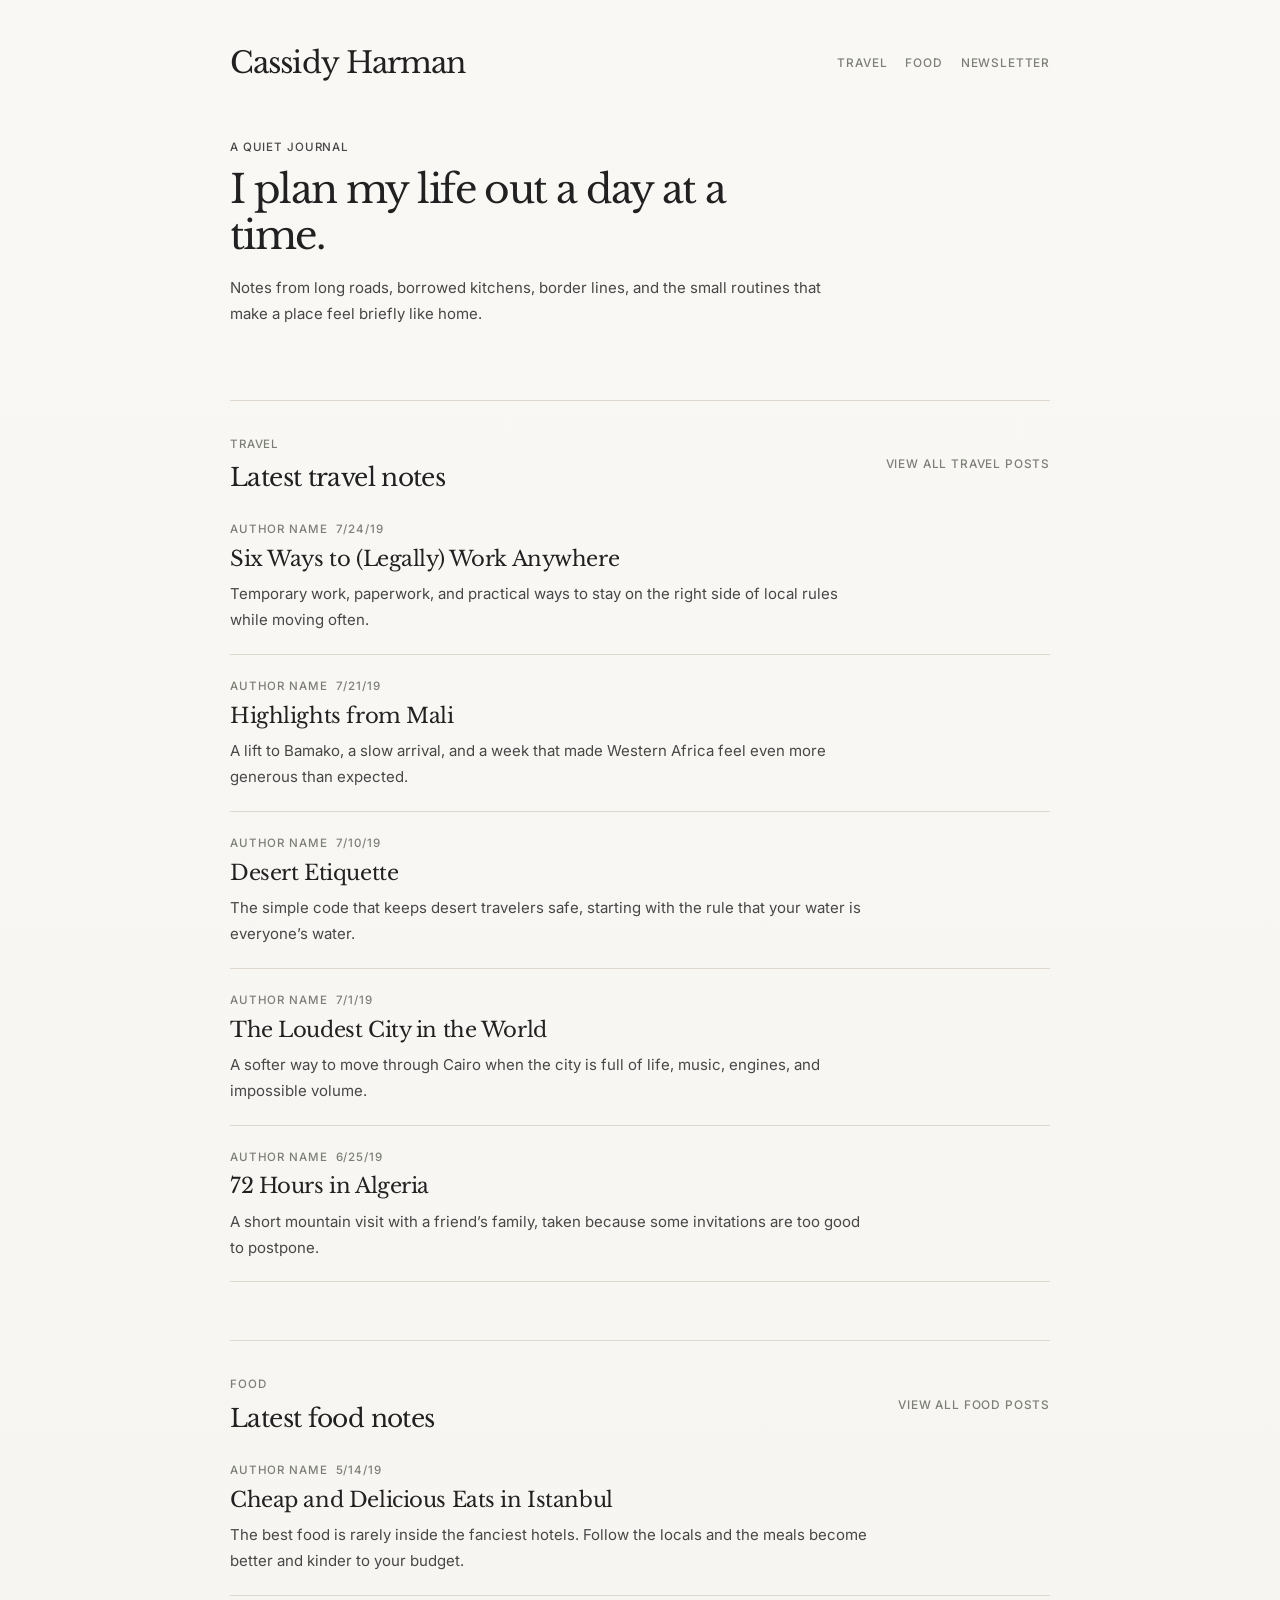
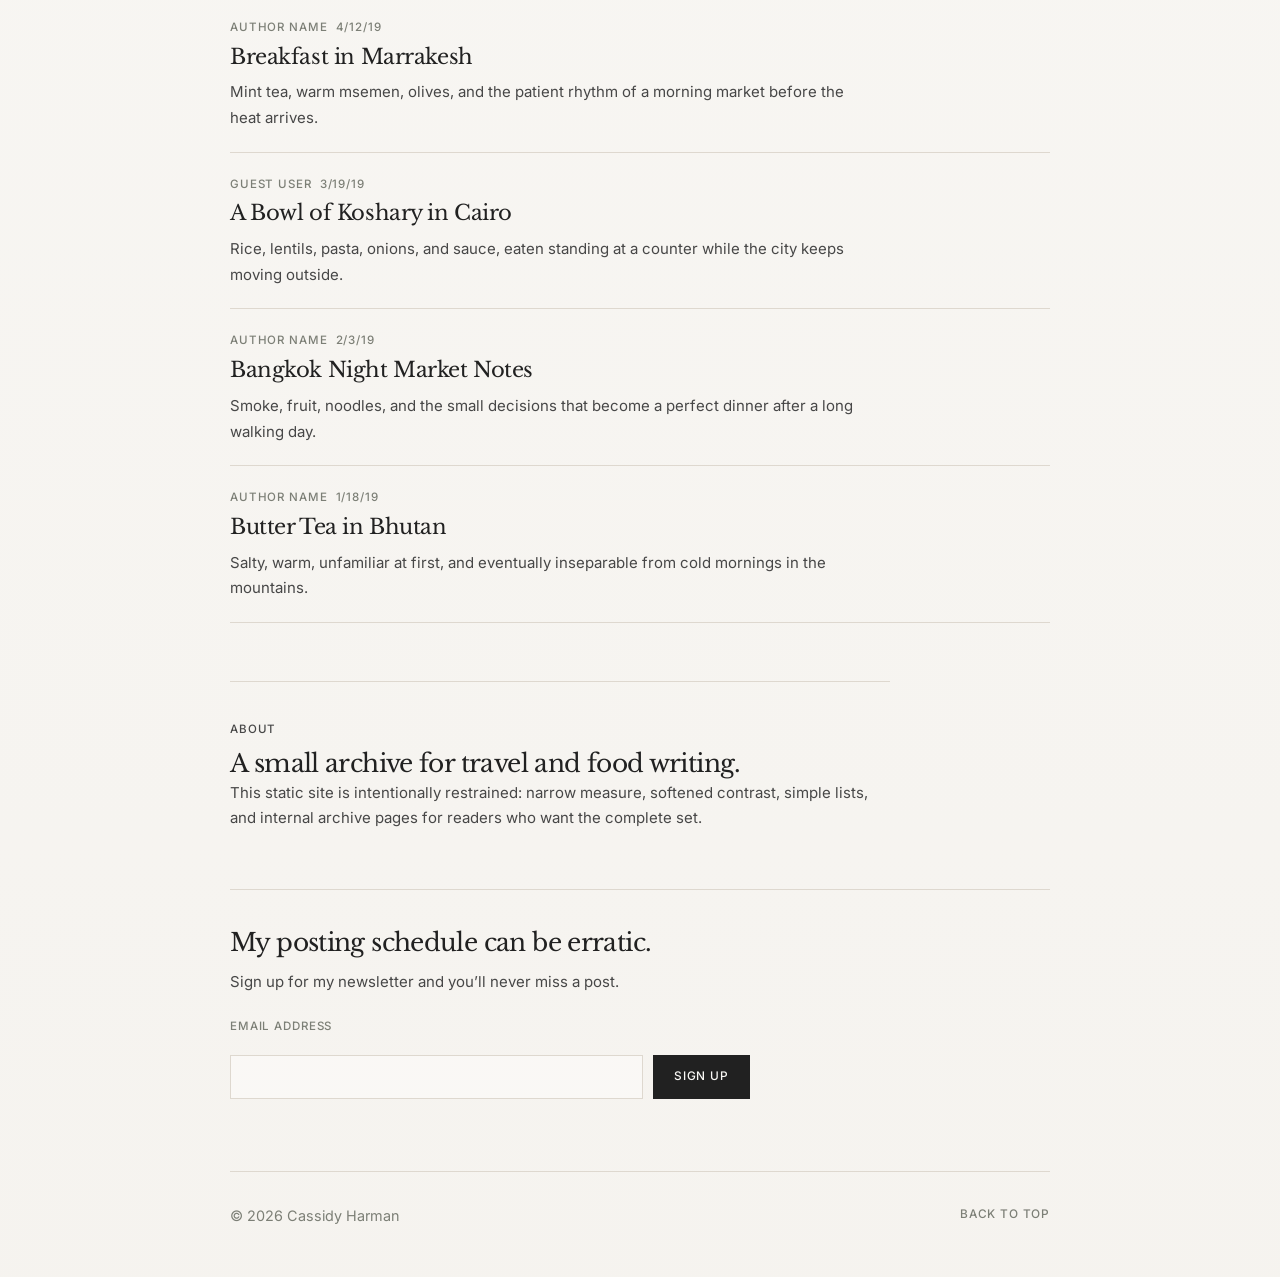
==== commit 17d3bf67: "Refine blog layout and add archives Co-authored-by: Sunia Tanweer <stanweer1@users.noreply.github.co" ====
--- a/index.html
+++ b/index.html
@@ -5,436 +5,167 @@
     <meta name="viewport" content="width=device-width, initial-scale=1" />
     <meta
       name="description"
-      content="A static editorial travel blog inspired by the Cassidy Harman Squarespace fluid demo."
+      content="A graceful static travel and food journal inspired by the Cassidy Harman Squarespace demo."
     />
-    <title>Cassidy Harman | Travel Journal</title>
+    <title>Cassidy Harman</title>
     <link rel="preconnect" href="https://fonts.googleapis.com" />
     <link rel="preconnect" href="https://fonts.gstatic.com" crossorigin />
     <link
-      href="https://fonts.googleapis.com/css2?family=Inter:wght@400;500;600;700;800&family=Libre+Baskerville:wght@400;700&display=swap"
+      href="https://fonts.googleapis.com/css2?family=Inter:wght@400;500;600&family=Libre+Baskerville:wght@400;700&display=swap"
       rel="stylesheet"
     />
     <link rel="stylesheet" href="styles.css" />
   </head>
   <body>
-    <canvas class="fluid-canvas" id="fluidCanvas" aria-hidden="true"></canvas>
     <div class="site-shell">
       <header class="site-header" data-reveal>
-        <a class="brand" href="#top" aria-label="Cassidy Harman home">
-          <span>Cassidy</span>
-          <span>Harman</span>
-        </a>
-        <nav class="site-nav" aria-label="Primary navigation">
-          <a href="#journal">Journal</a>
-          <a href="#about">About</a>
+        <a class="site-title" href="#top" aria-label="Cassidy Harman home">Cassidy Harman</a>
+        <button class="menu-toggle" type="button" aria-expanded="false" aria-controls="siteNav">
+          Menu
+        </button>
+        <nav class="site-nav" id="siteNav" aria-label="Primary navigation">
+          <a href="#travel">Travel</a>
+          <a href="#food">Food</a>
           <a href="#newsletter">Newsletter</a>
         </nav>
-        <button class="menu-toggle" type="button" aria-expanded="false" aria-controls="mobileNav">
-          Menu
-        </button>
       </header>
 
-      <nav class="mobile-nav" id="mobileNav" aria-label="Mobile navigation">
-        <a href="#journal">Journal</a>
-        <a href="#about">About</a>
-        <a href="#newsletter">Newsletter</a>
-      </nav>
-
       <main id="top">
-        <section class="hero" aria-labelledby="hero-title">
-          <div class="hero-copy" data-reveal>
-            <p class="eyebrow">Travel writing from the long way around</p>
-            <h1 id="hero-title">I plan my life out a day at a time.</h1>
-            <p class="hero-lede">
-              Field notes, city guides, desert etiquette, cheap meals, lonely
-              roads, and the people who make every border crossing worth it.
-            </p>
-            <div class="hero-actions">
-              <a class="button button-primary" href="#journal">Read the archive</a>
-              <a class="button button-ghost" href="#newsletter">Get updates</a>
-            </div>
-          </div>
-
-          <article class="feature-card" data-reveal>
-            <div class="feature-art" aria-hidden="true">
-              <span></span>
-              <span></span>
-              <span></span>
-            </div>
-            <p class="post-meta">Author Name / 7.24.19</p>
-            <h2>Six Ways to (Legally) Work Anywhere</h2>
-            <p>
-              One of the most frequent questions I get is about how I have been
-              able to pick up temporary work throughout my travels without
-              falling afoul of the law.
-            </p>
-            <a href="#post-six-ways" class="text-link">Continue reading</a>
-          </article>
-        </section>
-
-        <section class="intro-strip" aria-label="Journal highlights" data-reveal>
-          <div>
-            <span class="stat">18</span>
-            <span>dispatches</span>
-          </div>
-          <div>
-            <span class="stat">12</span>
-            <span>countries</span>
-          </div>
-          <div>
-            <span class="stat">01</span>
-            <span>backpack</span>
-          </div>
-        </section>
-
-        <section class="journal-section" id="journal" aria-labelledby="journal-title">
-          <div class="section-heading" data-reveal>
-            <p class="eyebrow">Archive</p>
-            <h2 id="journal-title">Recent travel essays</h2>
-            <p>
-              Browse the most recent notes from the road, then filter by the
-              kind of journey you want to take next.
-            </p>
-          </div>
-
-          <div class="journal-tools" data-reveal>
-            <label class="search-label" for="postSearch">Search posts</label>
-            <input
-              id="postSearch"
-              type="search"
-              placeholder="Try Cairo, food, America..."
-              autocomplete="off"
-            />
-            <div class="filter-group" aria-label="Filter posts by topic">
-              <button class="filter-chip is-active" type="button" data-filter="all">All</button>
-              <button class="filter-chip" type="button" data-filter="guides">Guides</button>
-              <button class="filter-chip" type="button" data-filter="places">Places</button>
-              <button class="filter-chip" type="button" data-filter="life">Life</button>
-            </div>
-          </div>
-
-          <div class="post-list" id="postList">
-            <article class="post-card" id="post-six-ways" data-topic="guides" data-reveal>
-              <div class="post-date">
-                <span>Author Name</span>
-                <time datetime="2019-07-24">7/24/19</time>
-              </div>
-              <div class="post-content">
-                <p class="post-topic">Guides</p>
-                <h3>Six Ways to (Legally) Work Anywhere</h3>
-                <p>
-                  One of the most frequent questions I get is about how I have
-                  been able to pick up temporary work throughout my travels
-                  without falling afoul of the law.
-                </p>
-              </div>
-            </article>
-
-            <article class="post-card" data-topic="places" data-reveal>
-              <div class="post-date">
-                <span>Author Name</span>
-                <time datetime="2019-07-21">7/21/19</time>
-              </div>
-              <div class="post-content">
-                <p class="post-topic">Places</p>
-                <h3>Highlights from Mali</h3>
-                <p>
-                  Frequent readers will know that Western Africa is one of my
-                  favorite parts of the world, so my expectations were already
-                  high when I secured a lift to Bamako.
-                </p>
-              </div>
-            </article>
-
-            <article class="post-card" data-topic="guides" data-reveal>
-              <div class="post-date">
-                <span>Author Name</span>
-                <time datetime="2019-07-10">7/10/19</time>
-              </div>
-              <div class="post-content">
-                <p class="post-topic">Guides</p>
-                <h3>Desert Etiquette</h3>
-                <p>
-                  Just as sailors abide by the laws of the sea, desert
-                  inhabitants live by a code that keeps them safe in this often
-                  extreme environment. Lesson number one: Your water is
-                  everyone&rsquo;s water.
-                </p>
-              </div>
-            </article>
-
-            <article class="post-card" data-topic="places" data-reveal>
-              <div class="post-date">
-                <span>Author Name</span>
-                <time datetime="2019-07-01">7/1/19</time>
-              </div>
-              <div class="post-content">
-                <p class="post-topic">Places</p>
-                <h3>The Loudest City in the World</h3>
-                <p>
-                  It is not New York or Shanghai. It is Cairo. Here are some
-                  tips and tricks for enjoying the cultural life of this great
-                  city without getting a headache or hearing loss.
-                </p>
-              </div>
-            </article>
-
-            <article class="post-card" data-topic="places" data-reveal>
-              <div class="post-date">
-                <span>Author Name</span>
-                <time datetime="2019-06-25">6/25/19</time>
-              </div>
-              <div class="post-content">
-                <p class="post-topic">Places</p>
-                <h3>72 Hours in Algeria</h3>
-                <p>
-                  While I generally try to travel the slow and steady way,
-                  sometimes opportunities arise that are too good to miss. When
-                  my friend Kahlil invited me to spend a weekend with his
-                  family in the Djebel Babor mountains, I had to make it happen.
-                </p>
-              </div>
-            </article>
-
-            <article class="post-card" data-topic="places" data-reveal>
-              <div class="post-date">
-                <span>Author Name</span>
-                <time datetime="2019-06-19">6/19/19</time>
-              </div>
-              <div class="post-content">
-                <p class="post-topic">Places</p>
-                <h3>Morocco's Royal Cities</h3>
-                <p>
-                  Morocco has four historical capitals: Fez, Marrakesh, Meknes
-                  and Rabat. I spent a week in each and emerged with a clear
-                  favorite.
-                </p>
-              </div>
-            </article>
-
-            <article class="post-card" data-topic="places" data-reveal>
-              <div class="post-date">
-                <span>Guest User</span>
-                <time datetime="2019-05-22">5/22/19</time>
-              </div>
-              <div class="post-content">
-                <p class="post-topic">Places</p>
-                <h3>Cappadocia by Hot Air Balloon</h3>
-                <p>
-                  I woke up to a mysterious text message from my friend Ekrem:
-                  "I have got a one-of-a-kind job waiting for you in Cappadocia
-                  if you can make it here by Monday."
-                </p>
-              </div>
-            </article>
-
-            <article class="post-card" data-topic="guides" data-reveal>
-              <div class="post-date">
-                <span>Author Name</span>
-                <time datetime="2019-05-14">5/14/19</time>
-              </div>
-              <div class="post-content">
-                <p class="post-topic">Guides</p>
-                <h3>Cheap and Delicious Eats in Istanbul</h3>
-                <p>
-                  One of the most valuable things I have learned in my travels
-                  is that the best food in any destination is never at the fancy
-                  hotels. Follow the locals and you will eat well and cheaply.
-                </p>
-              </div>
-            </article>
-
-            <article class="post-card" data-topic="life" data-reveal>
-              <div class="post-date">
-                <span>Author Name</span>
-                <time datetime="2019-05-08">5/8/19</time>
-              </div>
-              <div class="post-content">
-                <p class="post-topic">Life</p>
-                <h3>On Loneliness</h3>
-                <p>
-                  Does it ever get lonely out on the road? Yes. But if you can
-                  learn to embrace loneliness, it can be a great teacher.
-                </p>
-              </div>
-            </article>
-
-            <article class="post-card" data-topic="places" data-reveal>
-              <div class="post-date">
-                <span>Author Name</span>
-                <time datetime="2019-05-01">5/1/19</time>
-              </div>
-              <div class="post-content">
-                <p class="post-topic">Places</p>
-                <h3>A May Day Celebration in Greece</h3>
-                <p>
-                  May Day may be a non-existent holiday in my native US, but the
-                  tradition is very much alive in Europe.
-                </p>
-              </div>
-            </article>
-
-            <article class="post-card" data-topic="life" data-reveal>
-              <div class="post-date">
-                <span>Guest User</span>
-                <time datetime="2019-04-23">4/23/19</time>
-              </div>
-              <div class="post-content">
-                <p class="post-topic">Life</p>
-                <h3>Back to America</h3>
-                <p>
-                  I am sitting in Bangkok's airport, about to board a plane to
-                  my wildest destination yet: my sister's wedding back home in
-                  Santa Cruz. What will I find in America after two years of
-                  constant travel?
-                </p>
-              </div>
-            </article>
-
-            <article class="post-card" data-topic="guides" data-reveal>
-              <div class="post-date">
-                <span>Author Name</span>
-                <time datetime="2019-04-01">4/1/19</time>
-              </div>
-              <div class="post-content">
-                <p class="post-topic">Guides</p>
-                <h3>Scam City</h3>
-                <p>
-                  Let us celebrate April Fools' Day with a list of every scam I
-                  encountered in three weeks in Bangkok, shall we?
-                </p>
-              </div>
-            </article>
-
-            <article class="post-card" data-topic="life" data-reveal>
-              <div class="post-date">
-                <span>Author Name</span>
-                <time datetime="2019-03-06">3/6/19</time>
-              </div>
-              <div class="post-content">
-                <p class="post-topic">Life</p>
-                <h3>Only the Essentials</h3>
-                <p>
-                  The last six years of travel have been a story of reduction.
-                  Today, I see the world with only five essential items.
-                </p>
-              </div>
-            </article>
-
-            <article class="post-card" data-topic="places" data-reveal>
-              <div class="post-date">
-                <span>Author Name</span>
-                <time datetime="2019-02-27">2/27/19</time>
-              </div>
-              <div class="post-content">
-                <p class="post-topic">Places</p>
-                <h3>Learning to Play the Saung</h3>
-                <p>
-                  The saung is Myanmar's most iconic musical instrument, a
-                  boat-shaped harp that sounds like nothing else.
-                </p>
-              </div>
-            </article>
-
-            <article class="post-card" data-topic="life" data-reveal>
-              <div class="post-date">
-                <span>Author Name</span>
-                <time datetime="2019-02-14">2/14/19</time>
-              </div>
-              <div class="post-content">
-                <p class="post-topic">Life</p>
-                <h3>Relationships and the Road</h3>
-                <p>
-                  You cannot have a typical relationship while you travel the
-                  world, but that does not mean romance is always out of reach.
-                </p>
-              </div>
-            </article>
-
-            <article class="post-card" data-topic="life" data-reveal>
-              <div class="post-date">
-                <span>Author Name</span>
-                <time datetime="2019-01-15">1/15/19</time>
-              </div>
-              <div class="post-content">
-                <p class="post-topic">Life</p>
-                <h3>People Are Good</h3>
-                <p>
-                  One of the biggest adjustments for me when I first started
-                  traveling was losing my innate suspicion of other people.
-                </p>
-              </div>
-            </article>
-
-            <article class="post-card" data-topic="guides" data-reveal>
-              <div class="post-date">
-                <span>Author Name</span>
-                <time datetime="2019-01-05">1/5/19</time>
-              </div>
-              <div class="post-content">
-                <p class="post-topic">Guides</p>
-                <h3>Bring vs. Buy</h3>
-                <p>
-                  A common mistake travelers make is packing things that can be
-                  easily and cheaply purchased once they arrive at their
-                  destination.
-                </p>
-              </div>
-            </article>
-
-            <article class="post-card" data-topic="places" data-reveal>
-              <div class="post-date">
-                <span>Author Name</span>
-                <time datetime="2019-01-01">1/1/19</time>
-              </div>
-              <div class="post-content">
-                <p class="post-topic">Places</p>
-                <h3>Happy New Year from Bhutan</h3>
-                <p>
-                  I went to Bhutan to see if its reputation for being the
-                  happiest country on earth was accurate. Spoiler alert: It is
-                  that and so much more.
-                </p>
-              </div>
-            </article>
-          </div>
-
-          <p class="empty-state" id="emptyState" hidden>
-            No posts match that search yet. Try another place, topic, or date.
+        <section class="intro" aria-labelledby="intro-title" data-reveal>
+          <p class="kicker">A quiet journal</p>
+          <h1 id="intro-title">I plan my life out a day at a time.</h1>
+          <p>
+            Notes from long roads, borrowed kitchens, border lines, and the
+            small routines that make a place feel briefly like home.
           </p>
         </section>
 
-        <section class="about-section" id="about" aria-labelledby="about-title">
-          <div class="about-card" data-reveal>
-            <p class="eyebrow">About</p>
-            <h2 id="about-title">Notes from buses, border lines, and borrowed desks.</h2>
-            <p>
-              Cassidy Harman is a fictional travel writer for this static demo,
-              rebuilt as a clean HTML, CSS, and JavaScript experience. The
-              design borrows the reference site's quiet typography, generous
-              whitespace, muted palette, and fluid decorative shapes.
-            </p>
+        <section class="archive-preview" id="travel" aria-labelledby="travel-title">
+          <div class="section-heading" data-reveal>
+            <div>
+              <p class="kicker">Travel</p>
+              <h2 id="travel-title">Latest travel notes</h2>
+            </div>
+            <a class="quiet-link" href="pages/travel.html">View all travel posts</a>
           </div>
-          <div class="route-card" data-reveal>
-            <span class="route-dot"></span>
-            <span class="route-line"></span>
-            <span class="route-dot route-dot-end"></span>
-            <p>Santa Cruz / Cairo / Bamako / Istanbul / Bangkok / Bhutan</p>
-          </div>
+
+          <ol class="post-list compact-list">
+            <li class="post-entry" data-reveal>
+              <p class="post-meta">Author Name <time datetime="2019-07-24">7/24/19</time></p>
+              <h3><a href="pages/travel.html#six-ways">Six Ways to (Legally) Work Anywhere</a></h3>
+              <p>
+                Temporary work, paperwork, and practical ways to stay on the
+                right side of local rules while moving often.
+              </p>
+            </li>
+            <li class="post-entry" data-reveal>
+              <p class="post-meta">Author Name <time datetime="2019-07-21">7/21/19</time></p>
+              <h3><a href="pages/travel.html#mali">Highlights from Mali</a></h3>
+              <p>
+                A lift to Bamako, a slow arrival, and a week that made Western
+                Africa feel even more generous than expected.
+              </p>
+            </li>
+            <li class="post-entry" data-reveal>
+              <p class="post-meta">Author Name <time datetime="2019-07-10">7/10/19</time></p>
+              <h3><a href="pages/travel.html#desert-etiquette">Desert Etiquette</a></h3>
+              <p>
+                The simple code that keeps desert travelers safe, starting with
+                the rule that your water is everyone&rsquo;s water.
+              </p>
+            </li>
+            <li class="post-entry" data-reveal>
+              <p class="post-meta">Author Name <time datetime="2019-07-01">7/1/19</time></p>
+              <h3><a href="pages/travel.html#cairo">The Loudest City in the World</a></h3>
+              <p>
+                A softer way to move through Cairo when the city is full of
+                life, music, engines, and impossible volume.
+              </p>
+            </li>
+            <li class="post-entry" data-reveal>
+              <p class="post-meta">Author Name <time datetime="2019-06-25">6/25/19</time></p>
+              <h3><a href="pages/travel.html#algeria">72 Hours in Algeria</a></h3>
+              <p>
+                A short mountain visit with a friend&rsquo;s family, taken because
+                some invitations are too good to postpone.
+              </p>
+            </li>
+          </ol>
         </section>
 
-        <section class="newsletter-section" id="newsletter" aria-labelledby="newsletter-title">
-          <div data-reveal>
-            <p class="eyebrow">Newsletter</p>
-            <h2 id="newsletter-title">
-              My posting schedule can be erratic. Never miss a dispatch.
-            </h2>
+        <section class="archive-preview" id="food" aria-labelledby="food-title">
+          <div class="section-heading" data-reveal>
+            <div>
+              <p class="kicker">Food</p>
+              <h2 id="food-title">Latest food notes</h2>
+            </div>
+            <a class="quiet-link" href="pages/food.html">View all food posts</a>
           </div>
-          <form class="newsletter-form" id="newsletterForm" novalidate data-reveal>
+
+          <ol class="post-list compact-list">
+            <li class="post-entry" data-reveal>
+              <p class="post-meta">Author Name <time datetime="2019-05-14">5/14/19</time></p>
+              <h3><a href="pages/food.html#istanbul-eats">Cheap and Delicious Eats in Istanbul</a></h3>
+              <p>
+                The best food is rarely inside the fanciest hotels. Follow the
+                locals and the meals become better and kinder to your budget.
+              </p>
+            </li>
+            <li class="post-entry" data-reveal>
+              <p class="post-meta">Author Name <time datetime="2019-04-12">4/12/19</time></p>
+              <h3><a href="pages/food.html#marrakesh-breakfast">Breakfast in Marrakesh</a></h3>
+              <p>
+                Mint tea, warm msemen, olives, and the patient rhythm of a
+                morning market before the heat arrives.
+              </p>
+            </li>
+            <li class="post-entry" data-reveal>
+              <p class="post-meta">Guest User <time datetime="2019-03-19">3/19/19</time></p>
+              <h3><a href="pages/food.html#cairo-koshary">A Bowl of Koshary in Cairo</a></h3>
+              <p>
+                Rice, lentils, pasta, onions, and sauce, eaten standing at a
+                counter while the city keeps moving outside.
+              </p>
+            </li>
+            <li class="post-entry" data-reveal>
+              <p class="post-meta">Author Name <time datetime="2019-02-03">2/3/19</time></p>
+              <h3><a href="pages/food.html#bangkok-night-market">Bangkok Night Market Notes</a></h3>
+              <p>
+                Smoke, fruit, noodles, and the small decisions that become a
+                perfect dinner after a long walking day.
+              </p>
+            </li>
+            <li class="post-entry" data-reveal>
+              <p class="post-meta">Author Name <time datetime="2019-01-18">1/18/19</time></p>
+              <h3><a href="pages/food.html#bhutan-tea">Butter Tea in Bhutan</a></h3>
+              <p>
+                Salty, warm, unfamiliar at first, and eventually inseparable
+                from cold mornings in the mountains.
+              </p>
+            </li>
+          </ol>
+        </section>
+
+        <section class="about" aria-labelledby="about-title" data-reveal>
+          <p class="kicker">About</p>
+          <h2 id="about-title">A small archive for travel and food writing.</h2>
+          <p>
+            This static site is intentionally restrained: narrow measure,
+            softened contrast, simple lists, and internal archive pages for
+            readers who want the complete set.
+          </p>
+        </section>
+
+        <section class="newsletter" id="newsletter" aria-labelledby="newsletter-title" data-reveal>
+          <h2 id="newsletter-title">
+            My posting schedule can be erratic.
+          </h2>
+          <p>Sign up for my newsletter and you&rsquo;ll never miss a post.</p>
+          <form class="newsletter-form" id="newsletterForm" novalidate>
             <label for="email">Email Address</label>
             <div class="form-row">
-              <input id="email" name="email" type="email" placeholder="you@example.com" required />
-              <button class="button button-primary" type="submit">Sign Up</button>
+              <input id="email" name="email" type="email" required />
+              <button type="submit">Sign Up</button>
             </div>
             <p class="form-message" id="formMessage" role="status" aria-live="polite"></p>
           </form>
@@ -442,7 +173,7 @@
       </main>
 
       <footer class="site-footer">
-        <p>&copy; 2026 Cassidy Harman. Static demo site.</p>
+        <p>&copy; 2026 Cassidy Harman</p>
         <a href="#top">Back to top</a>
       </footer>
     </div>
--- a/styles.css
+++ b/styles.css
@@ -1,17 +1,14 @@
 :root {
-  --color-accent: hsl(2 39% 47%);
-  --color-ink: hsl(0 0% 7%);
-  --color-muted: hsl(106 5% 52%);
-  --color-wash: hsl(33 18% 90%);
-  --color-paper: hsl(0 0% 96%);
-  --color-line: hsl(30 14% 80%);
-  --shadow-soft: 0 24px 70px hsl(0 0% 7% / 0.12);
-  --shadow-card: 0 16px 42px hsl(0 0% 7% / 0.08);
+  --color-ink: hsl(0 0% 13%);
+  --color-text: hsl(0 0% 28%);
+  --color-muted: hsl(80 4% 48%);
+  --color-soft: hsl(36 23% 92%);
+  --color-paper: hsl(42 27% 97%);
+  --color-line: hsl(38 18% 84%);
+  --color-accent: hsl(12 27% 45%);
   --font-sans: "Inter", system-ui, -apple-system, BlinkMacSystemFont, "Segoe UI", sans-serif;
   --font-serif: "Libre Baskerville", Georgia, serif;
-  --content-width: min(1160px, calc(100vw - 36px));
-  --radius-lg: 32px;
-  --radius-md: 20px;
+  --content-width: min(820px, calc(100vw - 44px));
 }
 
 * {
@@ -26,23 +23,17 @@
   min-width: 320px;
   margin: 0;
   background:
-    radial-gradient(circle at 15% 8%, hsl(2 39% 47% / 0.18), transparent 28rem),
-    radial-gradient(circle at 90% 22%, hsl(106 5% 52% / 0.18), transparent 22rem),
+    linear-gradient(180deg, hsl(42 27% 97%) 0%, hsl(39 25% 95%) 100%),
     var(--color-paper);
-  color: var(--color-ink);
+  color: var(--color-text);
   font-family: var(--font-sans);
-  line-height: 1.6;
+  font-size: 15px;
+  line-height: 1.72;
   text-rendering: optimizeLegibility;
 }
 
 body.nav-open {
   overflow: hidden;
-}
-
-img,
-svg {
-  max-width: 100%;
-  display: block;
 }
 
 a {
@@ -54,628 +45,303 @@
   font: inherit;
 }
 
-.fluid-canvas {
-  position: fixed;
-  inset: 0;
-  z-index: -2;
-  width: 100%;
-  height: 100%;
-  opacity: 0.7;
-}
-
 .site-shell {
   width: var(--content-width);
   margin: 0 auto;
 }
 
 .site-header {
-  position: sticky;
-  top: 0;
-  z-index: 20;
-  display: flex;
+  display: grid;
+  grid-template-columns: 1fr auto;
+  gap: 22px;
   align-items: center;
-  justify-content: space-between;
-  gap: 24px;
-  padding: 24px 0 18px;
-  backdrop-filter: blur(18px);
-}
-
-.brand {
-  display: inline-flex;
-  align-items: baseline;
-  gap: 6px;
+  padding: 46px 0 50px;
+}
+
+.site-title {
+  width: fit-content;
   color: var(--color-ink);
-  font-weight: 800;
-  letter-spacing: -0.06em;
-  line-height: 0.85;
+  font-family: var(--font-serif);
+  font-size: clamp(1.35rem, 3.6vw, 1.85rem);
+  font-weight: 400;
+  letter-spacing: -0.03em;
+  line-height: 1.16;
   text-decoration: none;
-  text-transform: lowercase;
-}
-
-.brand span:first-child {
-  color: var(--color-accent);
 }
 
 .site-nav {
   display: flex;
-  align-items: center;
-  gap: 28px;
+  flex-wrap: wrap;
+  gap: 18px;
+  justify-content: flex-end;
 }
 
 .site-nav a,
-.mobile-nav a,
 .site-footer a,
-.text-link {
-  position: relative;
-  color: var(--color-ink);
-  font-size: 0.82rem;
-  font-weight: 700;
-  letter-spacing: 0.08em;
+.quiet-link {
+  color: var(--color-muted);
+  font-size: 0.74rem;
+  font-weight: 500;
+  letter-spacing: 0.07em;
   text-decoration: none;
   text-transform: uppercase;
 }
 
-.site-nav a::after,
-.mobile-nav a::after,
-.site-footer a::after,
-.text-link::after {
-  position: absolute;
-  right: 0;
-  bottom: -5px;
-  left: 0;
-  height: 2px;
-  background: currentColor;
-  content: "";
-  transform: scaleX(0);
-  transform-origin: right;
-  transition: transform 220ms ease;
-}
-
-.site-nav a:hover::after,
-.mobile-nav a:hover::after,
-.site-footer a:hover::after,
-.text-link:hover::after {
-  transform: scaleX(1);
-  transform-origin: left;
+.site-nav a:hover,
+.site-footer a:hover,
+.quiet-link:hover,
+.post-entry h3 a:hover {
+  color: var(--color-accent);
 }
 
 .menu-toggle {
   display: none;
   border: 1px solid var(--color-line);
-  border-radius: 999px;
-  padding: 10px 18px;
-  background: hsl(0 0% 100% / 0.65);
-  color: var(--color-ink);
+  border-radius: 0;
+  padding: 7px 10px;
+  background: transparent;
+  color: var(--color-muted);
   cursor: pointer;
-  font-size: 0.8rem;
-  font-weight: 800;
-  letter-spacing: 0.08em;
+  font-size: 0.72rem;
+  font-weight: 500;
+  letter-spacing: 0.07em;
   text-transform: uppercase;
 }
 
-.mobile-nav {
-  position: fixed;
-  inset: 78px 18px auto;
-  z-index: 19;
-  display: none;
-  grid-template-columns: 1fr;
-  gap: 16px;
-  border: 1px solid var(--color-line);
-  border-radius: 22px;
-  padding: 22px;
-  background: hsl(0 0% 96% / 0.96);
-  box-shadow: var(--shadow-card);
-}
-
-.mobile-nav.is-open {
-  display: grid;
-}
-
-.hero {
-  display: grid;
-  grid-template-columns: minmax(0, 1.08fr) minmax(320px, 0.92fr);
-  gap: clamp(28px, 5vw, 72px);
-  align-items: end;
-  min-height: calc(100vh - 96px);
-  padding: clamp(42px, 8vw, 112px) 0 clamp(52px, 7vw, 96px);
-}
-
-.hero-copy {
-  position: relative;
-}
-
-.hero-copy::before {
-  position: absolute;
-  top: -48px;
-  left: -38px;
-  z-index: -1;
-  width: 170px;
-  height: 170px;
-  border-radius: 47% 53% 61% 39% / 42% 39% 61% 58%;
-  background: hsl(2 39% 47% / 0.16);
-  content: "";
-}
-
-.eyebrow,
-.post-topic,
+.intro,
+.page-intro {
+  max-width: 600px;
+  padding: 8px 0 58px;
+}
+
+.kicker,
 .post-meta,
-.search-label,
+.search-wrap span,
 .newsletter-form label {
-  margin: 0 0 14px;
-  color: var(--color-accent);
-  font-size: 0.76rem;
-  font-weight: 800;
-  letter-spacing: 0.12em;
+  display: block;
+  margin: 0 0 9px;
+  color: var(--color-muted);
+  font-size: 0.72rem;
+  font-weight: 500;
+  letter-spacing: 0.075em;
   text-transform: uppercase;
 }
 
 h1,
 h2,
 h3,
-p {
+p,
+ol {
   margin-top: 0;
 }
 
+h1,
+h2,
+h3 {
+  color: var(--color-ink);
+  font-family: var(--font-serif);
+  font-weight: 400;
+}
+
 h1 {
-  max-width: 9.5ch;
-  margin-bottom: 28px;
-  font-family: var(--font-serif);
-  font-size: clamp(3.6rem, 12vw, 10.8rem);
-  font-weight: 700;
-  letter-spacing: -0.08em;
-  line-height: 0.84;
+  max-width: 13em;
+  margin-bottom: 17px;
+  font-size: clamp(1.65rem, 4.4vw, 2.45rem);
+  letter-spacing: -0.04em;
+  line-height: 1.16;
 }
 
 h2 {
-  margin-bottom: 20px;
-  font-family: var(--font-serif);
-  font-size: clamp(2.1rem, 6vw, 5.2rem);
-  letter-spacing: -0.07em;
-  line-height: 0.9;
+  margin-bottom: 0;
+  font-size: clamp(1.2rem, 2.6vw, 1.55rem);
+  letter-spacing: -0.025em;
+  line-height: 1.24;
 }
 
 h3 {
-  margin-bottom: 14px;
-  font-family: var(--font-serif);
-  font-size: clamp(1.6rem, 3.2vw, 3.2rem);
-  letter-spacing: -0.055em;
-  line-height: 1.02;
-}
-
-.hero-lede {
-  max-width: 610px;
-  margin-bottom: 34px;
-  color: hsl(0 0% 18%);
-  font-size: clamp(1.05rem, 2.2vw, 1.42rem);
-}
-
-.hero-actions,
-.form-row {
+  margin-bottom: 8px;
+  font-size: clamp(1.06rem, 2.2vw, 1.32rem);
+  letter-spacing: -0.02em;
+  line-height: 1.3;
+}
+
+.intro p,
+.page-intro p,
+.post-entry p:not(.post-meta),
+.about p,
+.newsletter p {
+  color: var(--color-text);
+}
+
+.archive-preview,
+.about,
+.newsletter,
+.archive-page {
+  border-top: 1px solid var(--color-line);
+}
+
+.archive-preview,
+.archive-page {
+  padding: 34px 0 58px;
+}
+
+.section-heading,
+.archive-tools {
+  display: grid;
+  grid-template-columns: minmax(0, 1fr) auto;
+  gap: 24px;
+  align-items: end;
+  margin-bottom: 4px;
+}
+
+.section-heading .quiet-link,
+.archive-tools .quiet-link {
+  align-self: center;
+}
+
+.post-list {
+  display: grid;
+  list-style: none;
+  margin-bottom: 0;
+  padding: 0;
+}
+
+.post-entry {
+  border-bottom: 1px solid var(--color-line);
+  padding: 24px 0 23px;
+}
+
+.compact-list .post-entry {
+  padding: 22px 0 21px;
+}
+
+.post-entry h3 a {
+  color: var(--color-ink);
+  text-decoration: none;
+  transition: color 160ms ease;
+}
+
+.post-entry p:last-child {
+  max-width: 640px;
+  margin-bottom: 0;
+}
+
+.post-meta {
   display: flex;
   flex-wrap: wrap;
-  gap: 12px;
-}
-
-.button {
-  display: inline-flex;
-  align-items: center;
-  justify-content: center;
-  min-height: 48px;
-  border: 1px solid var(--color-ink);
-  border-radius: 999px;
-  padding: 13px 23px;
-  cursor: pointer;
-  font-size: 0.82rem;
-  font-weight: 800;
-  letter-spacing: 0.08em;
-  text-decoration: none;
-  text-transform: uppercase;
-  transition:
-    background 180ms ease,
-    color 180ms ease,
-    transform 180ms ease,
-    box-shadow 180ms ease;
-}
-
-.button:hover {
-  transform: translateY(-2px);
-  box-shadow: 0 10px 24px hsl(0 0% 7% / 0.12);
-}
-
-.button-primary {
-  background: var(--color-ink);
-  color: var(--color-paper);
-}
-
-.button-ghost {
-  background: transparent;
-  color: var(--color-ink);
-}
-
-.feature-card {
-  position: relative;
-  overflow: hidden;
-  border: 1px solid hsl(0 0% 7% / 0.14);
-  border-radius: var(--radius-lg);
-  padding: clamp(24px, 4vw, 42px);
-  background:
-    linear-gradient(145deg, hsl(0 0% 100% / 0.74), hsl(33 18% 90% / 0.88)),
-    var(--color-wash);
-  box-shadow: var(--shadow-soft);
-}
-
-.feature-card h2 {
-  max-width: 8ch;
-  margin-bottom: 18px;
-  font-size: clamp(2.8rem, 7vw, 7rem);
-}
-
-.feature-card p:not(.post-meta) {
-  max-width: 38rem;
-  margin-bottom: 28px;
-}
-
-.feature-art {
-  position: relative;
-  min-height: 260px;
-  margin: -10px -8px 34px;
-}
-
-.feature-art span {
-  position: absolute;
-  display: block;
-  border: 1px solid hsl(0 0% 7% / 0.1);
-  box-shadow: inset 0 0 50px hsl(0 0% 100% / 0.24);
-}
-
-.feature-art span:nth-child(1) {
-  inset: 8% 27% 16% 2%;
-  border-radius: 65% 35% 42% 58% / 56% 29% 71% 44%;
-  background: var(--color-accent);
-}
-
-.feature-art span:nth-child(2) {
-  inset: 0 0 22% 45%;
-  border-radius: 46% 54% 73% 27% / 49% 61% 39% 51%;
-  background: var(--color-muted);
-  mix-blend-mode: multiply;
-}
-
-.feature-art span:nth-child(3) {
-  inset: 48% 16% 0 26%;
-  border-radius: 49% 51% 33% 67% / 73% 35% 65% 27%;
-  background: var(--color-paper);
-}
-
-.intro-strip {
-  display: grid;
-  grid-template-columns: repeat(3, minmax(0, 1fr));
-  gap: 14px;
-  border-top: 1px solid var(--color-line);
-  border-bottom: 1px solid var(--color-line);
-  padding: 18px 0;
-}
-
-.intro-strip div {
-  display: grid;
-  gap: 4px;
-  min-height: 130px;
-  border-radius: var(--radius-md);
-  padding: 22px;
-  background: hsl(0 0% 100% / 0.5);
-}
-
-.intro-strip span:last-child {
-  color: var(--color-muted);
-  font-size: 0.8rem;
-  font-weight: 800;
-  letter-spacing: 0.1em;
-  text-transform: uppercase;
-}
-
-.stat {
-  font-family: var(--font-serif);
-  font-size: clamp(3rem, 7vw, 6.8rem);
-  font-weight: 700;
-  letter-spacing: -0.09em;
-  line-height: 0.85;
-}
-
-.journal-section,
-.about-section,
-.newsletter-section {
-  padding: clamp(72px, 10vw, 140px) 0;
-}
-
-.section-heading {
-  display: grid;
-  grid-template-columns: minmax(0, 0.85fr) minmax(260px, 0.4fr);
-  gap: 36px;
-  align-items: end;
-  margin-bottom: clamp(34px, 6vw, 74px);
-}
-
-.section-heading .eyebrow {
-  grid-column: 1 / -1;
-  margin-bottom: -18px;
-}
-
-.section-heading h2 {
-  margin-bottom: 0;
-}
-
-.section-heading p:not(.eyebrow) {
-  color: var(--color-muted);
-}
-
-.journal-tools {
-  display: grid;
-  grid-template-columns: minmax(240px, 1fr) auto;
-  gap: 18px;
-  align-items: end;
-  margin-bottom: 34px;
-}
-
-.search-label {
-  position: absolute;
-  width: 1px;
-  height: 1px;
-  overflow: hidden;
-  clip: rect(0, 0, 0, 0);
-  white-space: nowrap;
+  gap: 8px;
+  margin-bottom: 6px;
+}
+
+.post-entry.is-hidden {
+  display: none;
+}
+
+.search-wrap {
+  display: grid;
+  gap: 7px;
+  min-width: min(260px, 100%);
 }
 
 #postSearch,
 #email {
   width: 100%;
   border: 1px solid var(--color-line);
-  border-radius: 999px;
+  border-radius: 0;
   outline: none;
-  background: hsl(0 0% 100% / 0.68);
+  background: hsl(0 0% 100% / 0.36);
   color: var(--color-ink);
-  transition:
-    border-color 180ms ease,
-    box-shadow 180ms ease,
-    background 180ms ease;
 }
 
 #postSearch {
-  min-height: 52px;
-  padding: 0 22px;
+  height: 40px;
+  padding: 0 11px;
 }
 
 #email {
-  min-width: min(420px, 100%);
-  min-height: 54px;
-  padding: 0 22px;
+  min-height: 44px;
+  padding: 0 11px;
 }
 
 #postSearch:focus,
 #email:focus {
   border-color: var(--color-accent);
-  background: hsl(0 0% 100% / 0.94);
-  box-shadow: 0 0 0 5px hsl(2 39% 47% / 0.12);
-}
-
-.filter-group {
-  display: flex;
-  flex-wrap: wrap;
-  justify-content: flex-end;
-  gap: 8px;
-}
-
-.filter-chip {
-  border: 1px solid var(--color-line);
-  border-radius: 999px;
-  padding: 10px 16px;
-  background: hsl(0 0% 100% / 0.56);
-  color: var(--color-ink);
-  cursor: pointer;
-  font-size: 0.76rem;
-  font-weight: 800;
-  letter-spacing: 0.08em;
-  text-transform: uppercase;
-}
-
-.filter-chip.is-active,
-.filter-chip:hover {
-  border-color: var(--color-ink);
+  box-shadow: 0 0 0 3px hsl(12 27% 45% / 0.06);
+}
+
+.empty-state {
+  border-bottom: 1px solid var(--color-line);
+  margin: 0;
+  padding: 28px 0;
+  color: var(--color-muted);
+}
+
+.about {
+  max-width: 660px;
+  padding: 38px 0 58px;
+}
+
+.about p:last-child {
+  margin-bottom: 0;
+}
+
+.newsletter {
+  border-bottom: 1px solid var(--color-line);
+  padding: 38px 0 42px;
+}
+
+.newsletter h2 {
+  max-width: 620px;
+  margin-bottom: 10px;
+}
+
+.newsletter-form {
+  display: grid;
+  gap: 9px;
+  max-width: 520px;
+  margin-top: 22px;
+}
+
+.form-row {
+  display: grid;
+  grid-template-columns: minmax(0, 1fr) auto;
+  gap: 10px;
+}
+
+.newsletter-form button {
+  min-height: 44px;
+  border: 1px solid var(--color-ink);
+  border-radius: 0;
+  padding: 0 20px;
   background: var(--color-ink);
   color: var(--color-paper);
-}
-
-.post-list {
-  display: grid;
-  gap: 0;
-}
-
-.post-card {
-  display: grid;
-  grid-template-columns: minmax(140px, 0.25fr) minmax(0, 1fr);
-  gap: clamp(24px, 5vw, 72px);
-  border-top: 1px solid var(--color-line);
-  padding: clamp(28px, 5vw, 64px) 0;
-  transition:
-    opacity 180ms ease,
-    transform 180ms ease;
-}
-
-.post-card:last-child {
-  border-bottom: 1px solid var(--color-line);
-}
-
-.post-card.is-hidden {
-  display: none;
-}
-
-.post-date {
-  display: grid;
-  align-content: start;
-  gap: 6px;
-  color: var(--color-muted);
-  font-size: 0.78rem;
-  font-weight: 800;
-  letter-spacing: 0.08em;
+  cursor: pointer;
+  font-size: 0.74rem;
+  font-weight: 500;
+  letter-spacing: 0.075em;
   text-transform: uppercase;
 }
 
-.post-content {
-  max-width: 820px;
-}
-
-.post-content p:last-child {
-  max-width: 680px;
-  margin-bottom: 0;
-  color: hsl(0 0% 22%);
-  font-size: clamp(1rem, 1.7vw, 1.18rem);
-}
-
-.empty-state {
-  border: 1px dashed var(--color-line);
-  border-radius: var(--radius-md);
-  padding: 28px;
-  background: hsl(0 0% 100% / 0.45);
-  color: var(--color-muted);
-  text-align: center;
-}
-
-.about-section {
-  display: grid;
-  grid-template-columns: minmax(0, 1fr) minmax(280px, 0.48fr);
-  gap: 22px;
-  align-items: stretch;
-}
-
-.about-card,
-.route-card,
-.newsletter-section {
-  border: 1px solid hsl(0 0% 7% / 0.12);
-  border-radius: var(--radius-lg);
-  background: hsl(33 18% 90% / 0.72);
-  box-shadow: var(--shadow-card);
-}
-
-.about-card {
-  padding: clamp(28px, 5vw, 58px);
-}
-
-.about-card h2 {
-  max-width: 11ch;
-}
-
-.about-card p:last-child {
-  max-width: 690px;
-  margin-bottom: 0;
-}
-
-.route-card {
-  position: relative;
-  display: grid;
-  align-content: end;
-  min-height: 420px;
-  overflow: hidden;
-  padding: 32px;
-}
-
-.route-card::before {
-  position: absolute;
-  inset: 28px 28px auto auto;
-  width: 168px;
-  height: 168px;
-  border-radius: 58% 42% 37% 63% / 44% 58% 42% 56%;
+.newsletter-form button:hover {
   background: var(--color-accent);
-  content: "";
-}
-
-.route-card p {
-  position: relative;
-  z-index: 1;
-  max-width: 15rem;
-  margin: 0;
-  font-weight: 800;
-  letter-spacing: -0.02em;
-  line-height: 1.25;
-}
-
-.route-dot,
-.route-dot-end {
-  position: absolute;
-  z-index: 1;
-  width: 16px;
-  height: 16px;
-  border-radius: 50%;
-  background: var(--color-ink);
-}
-
-.route-dot {
-  top: 78px;
-  left: 54px;
-}
-
-.route-dot-end {
-  right: 62px;
-  bottom: 148px;
-  left: auto;
-  background: var(--color-accent);
-}
-
-.route-line {
-  position: absolute;
-  top: 86px;
-  right: 70px;
-  bottom: 156px;
-  left: 62px;
-  border-top: 2px solid var(--color-ink);
-  border-right: 2px solid var(--color-ink);
-  border-radius: 0 110px 0 0;
-  opacity: 0.24;
-}
-
-.newsletter-section {
-  display: grid;
-  grid-template-columns: minmax(0, 0.95fr) minmax(300px, 0.72fr);
-  gap: 38px;
-  align-items: center;
-  margin-bottom: clamp(58px, 8vw, 100px);
-  padding: clamp(30px, 6vw, 66px);
-  background:
-    radial-gradient(circle at 15% 20%, hsl(2 39% 47% / 0.2), transparent 20rem),
-    hsl(33 18% 90% / 0.86);
-}
-
-.newsletter-section h2 {
-  max-width: 10ch;
-  margin-bottom: 0;
-}
-
-.newsletter-form {
-  display: grid;
-  gap: 12px;
-}
-
-.newsletter-form label {
-  color: var(--color-ink);
-}
-
-.newsletter-form .button {
-  flex: 0 0 auto;
+  border-color: var(--color-accent);
 }
 
 .form-message {
   min-height: 1.5em;
   margin: 0;
   color: var(--color-accent);
-  font-weight: 700;
+  font-size: 0.9rem;
 }
 
 .site-footer {
   display: flex;
-  align-items: center;
+  flex-wrap: wrap;
+  gap: 16px;
   justify-content: space-between;
-  gap: 18px;
-  border-top: 1px solid var(--color-line);
-  padding: 24px 0 38px;
+  padding: 32px 0 48px;
   color: var(--color-muted);
+  font-size: 0.9rem;
 }
 
 .site-footer p {
@@ -684,10 +350,10 @@
 
 [data-reveal] {
   opacity: 0;
-  transform: translateY(22px);
+  transform: translateY(6px);
   transition:
-    opacity 650ms ease,
-    transform 650ms ease;
+    opacity 420ms ease,
+    transform 420ms ease;
 }
 
 [data-reveal].is-visible {
@@ -704,103 +370,58 @@
     scroll-behavior: auto !important;
     transition-duration: 0.01ms !important;
   }
-
-  .fluid-canvas {
-    display: none;
-  }
-}
-
-@media (max-width: 940px) {
-  .site-nav {
-    display: none;
+}
+
+@media (max-width: 700px) {
+  :root {
+    --content-width: min(100% - 30px, 820px);
+  }
+
+  .site-header {
+    padding: 32px 0 38px;
   }
 
   .menu-toggle {
     display: inline-flex;
   }
 
-  .hero,
+  .site-nav {
+    grid-column: 1 / -1;
+    display: none;
+    justify-content: flex-start;
+    border-top: 1px solid var(--color-line);
+    padding-top: 16px;
+  }
+
+  .site-nav.is-open {
+    display: flex;
+  }
+
+  .intro,
+  .page-intro {
+    padding-bottom: 44px;
+  }
+
   .section-heading,
-  .about-section,
-  .newsletter-section {
+  .archive-tools {
     grid-template-columns: 1fr;
-  }
-
-  .hero {
-    min-height: auto;
-    align-items: start;
-  }
-
-  .feature-card h2,
-  .newsletter-section h2 {
-    max-width: none;
-  }
-
-  .journal-tools {
+    gap: 12px;
+  }
+
+  .search-wrap {
+    min-width: 0;
+  }
+
+  .post-entry,
+  .compact-list .post-entry {
+    padding: 21px 0 20px;
+  }
+
+  .form-row {
     grid-template-columns: 1fr;
   }
 
-  .filter-group {
-    justify-content: flex-start;
-  }
-}
-
-@media (max-width: 680px) {
-  :root {
-    --content-width: min(100% - 28px, 1160px);
-  }
-
-  .site-header {
-    padding-top: 16px;
-  }
-
-  .hero {
-    padding-top: 34px;
-  }
-
-  .hero-copy::before {
-    top: -28px;
-    left: -18px;
-    width: 110px;
-    height: 110px;
-  }
-
-  .intro-strip,
-  .post-card {
-    grid-template-columns: 1fr;
-  }
-
-  .intro-strip div {
-    min-height: auto;
-  }
-
-  .post-card {
-    gap: 14px;
-  }
-
-  .post-date {
-    grid-template-columns: auto auto;
-    justify-content: start;
-  }
-
-  .feature-art {
-    min-height: 210px;
-  }
-
-  .form-row {
-    display: grid;
-  }
-
-  #email {
-    min-width: 0;
-  }
-
-  .newsletter-form .button {
+  .newsletter-form button {
     width: 100%;
   }
-
-  .site-footer {
-    align-items: flex-start;
-    flex-direction: column;
-  }
-}
+}
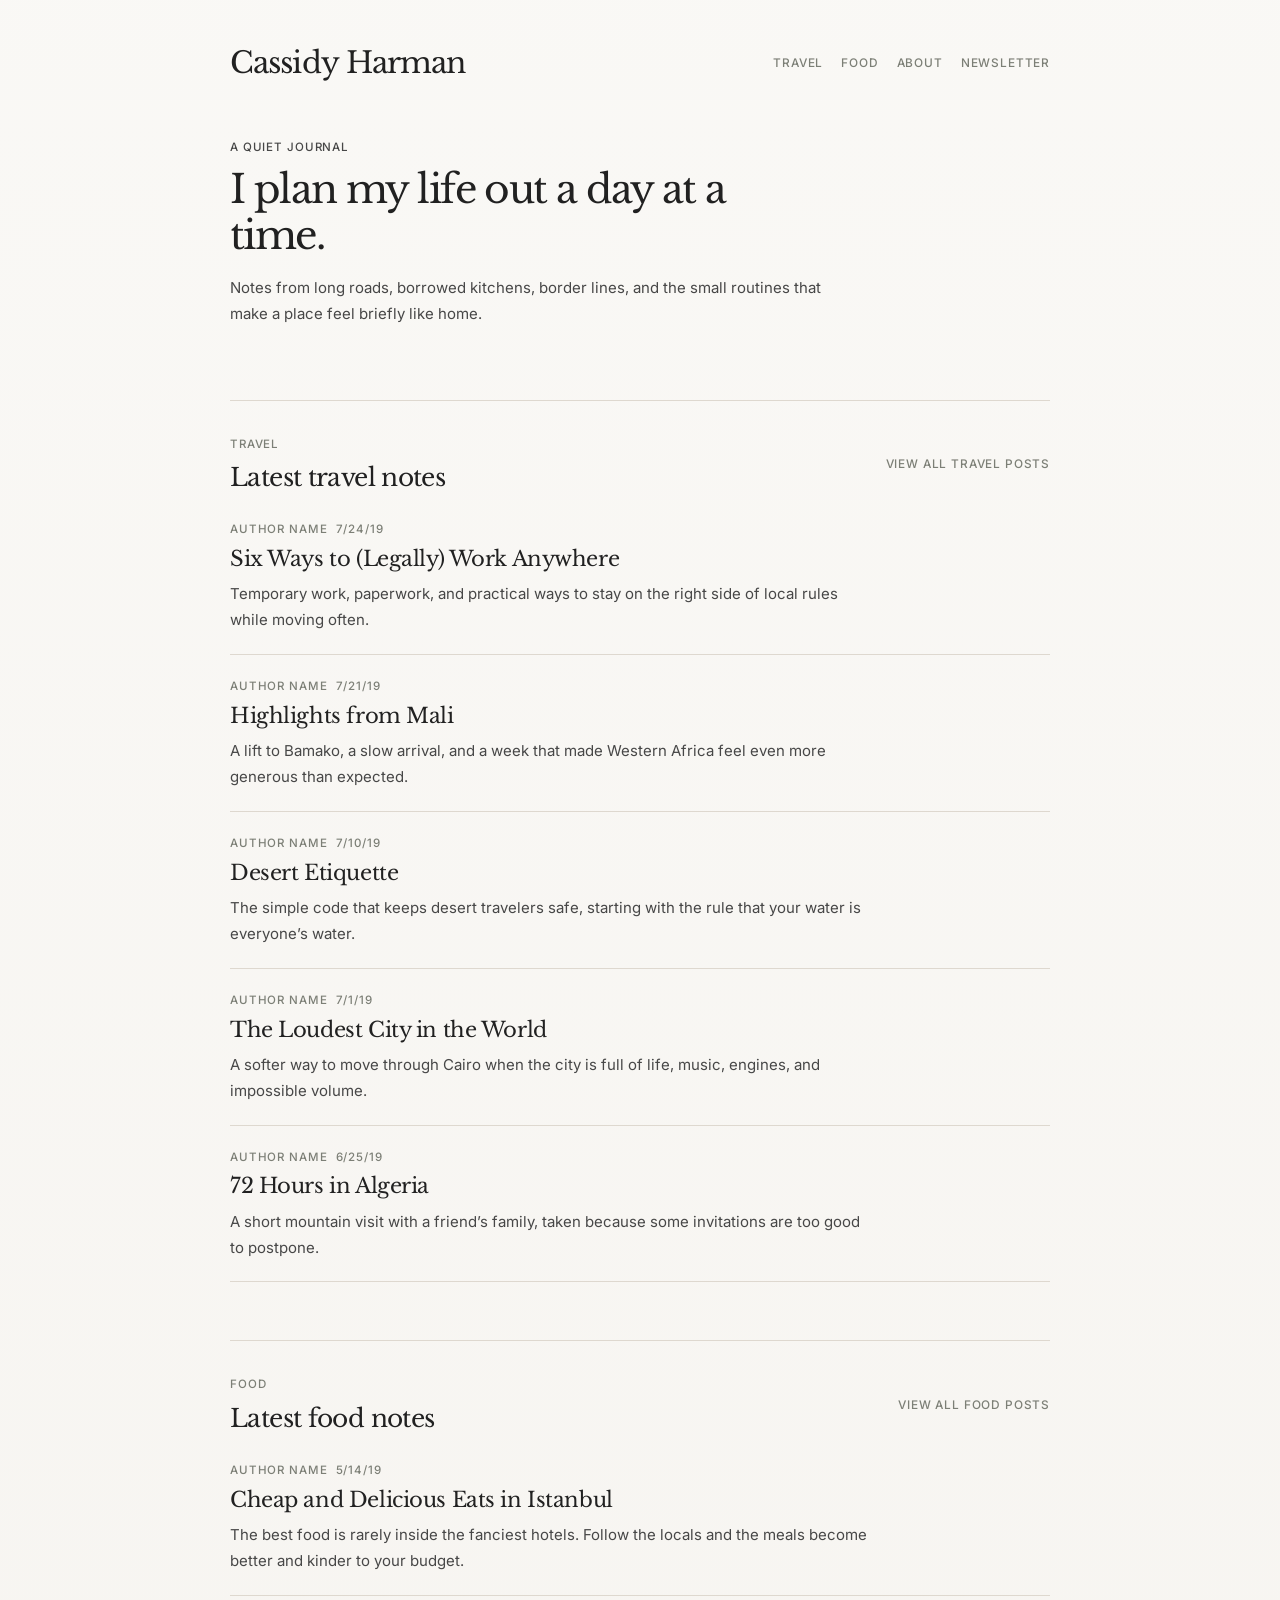
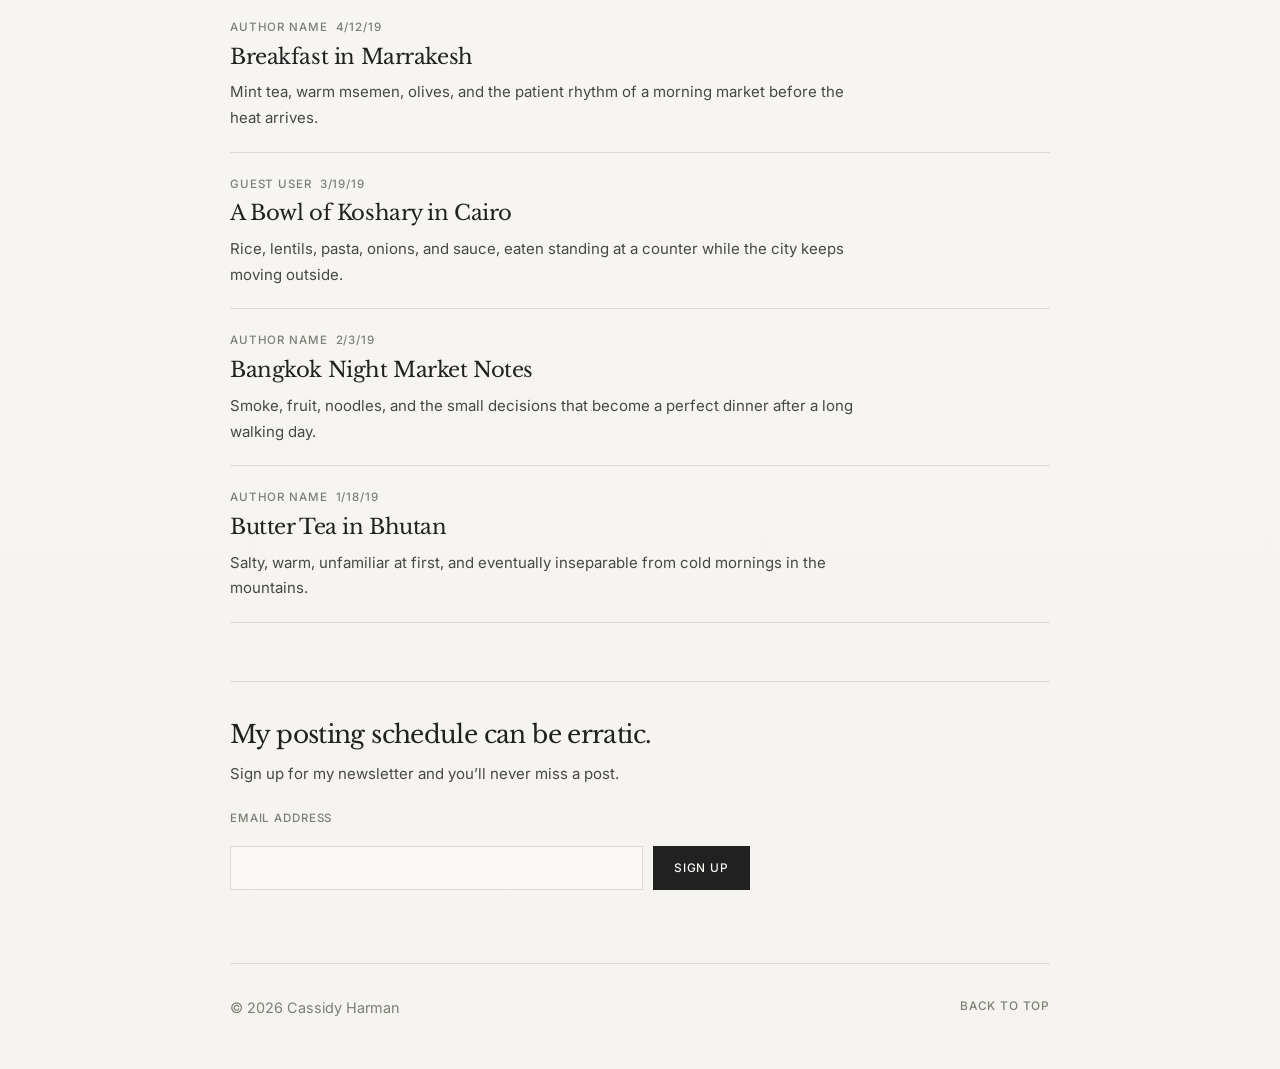
==== commit 7635adc4: "Add standalone about page Co-authored-by: Sunia Tanweer <stanweer1@users.noreply.github.com>" ====
--- a/index.html
+++ b/index.html
@@ -26,6 +26,7 @@
         <nav class="site-nav" id="siteNav" aria-label="Primary navigation">
           <a href="#travel">Travel</a>
           <a href="#food">Food</a>
+          <a href="pages/about.html">About</a>
           <a href="#newsletter">Newsletter</a>
         </nav>
       </header>
@@ -146,16 +147,6 @@
           </ol>
         </section>
 
-        <section class="about" aria-labelledby="about-title" data-reveal>
-          <p class="kicker">About</p>
-          <h2 id="about-title">A small archive for travel and food writing.</h2>
-          <p>
-            This static site is intentionally restrained: narrow measure,
-            softened contrast, simple lists, and internal archive pages for
-            readers who want the complete set.
-          </p>
-        </section>
-
         <section class="newsletter" id="newsletter" aria-labelledby="newsletter-title" data-reveal>
           <h2 id="newsletter-title">
             My posting schedule can be erratic.
--- a/styles.css
+++ b/styles.css
@@ -90,7 +90,8 @@
 .site-nav a:hover,
 .site-footer a:hover,
 .quiet-link:hover,
-.post-entry h3 a:hover {
+.post-entry h3 a:hover,
+.site-nav a[aria-current="page"] {
   color: var(--color-accent);
 }
 
@@ -283,6 +284,47 @@
 
 .about p:last-child {
   margin-bottom: 0;
+}
+
+.about-page {
+  display: grid;
+  grid-template-columns: minmax(0, 1fr) minmax(220px, 0.44fr);
+  gap: 44px;
+  border-top: 1px solid var(--color-line);
+  padding: 38px 0 62px;
+}
+
+.about-copy p:last-child {
+  margin-bottom: 0;
+}
+
+.about-details {
+  display: grid;
+  gap: 22px;
+  margin: 0;
+}
+
+.about-details div {
+  border-bottom: 1px solid var(--color-line);
+  padding-bottom: 18px;
+}
+
+.about-details dt {
+  margin-bottom: 6px;
+  color: var(--color-muted);
+  font-size: 0.72rem;
+  font-weight: 500;
+  letter-spacing: 0.075em;
+  text-transform: uppercase;
+}
+
+.about-details dd {
+  margin: 0;
+}
+
+code {
+  font-family: ui-monospace, SFMono-Regular, "SF Mono", Consolas, "Liberation Mono", monospace;
+  font-size: 0.92em;
 }
 
 .newsletter {
@@ -403,7 +445,8 @@
   }
 
   .section-heading,
-  .archive-tools {
+  .archive-tools,
+  .about-page {
     grid-template-columns: 1fr;
     gap: 12px;
   }
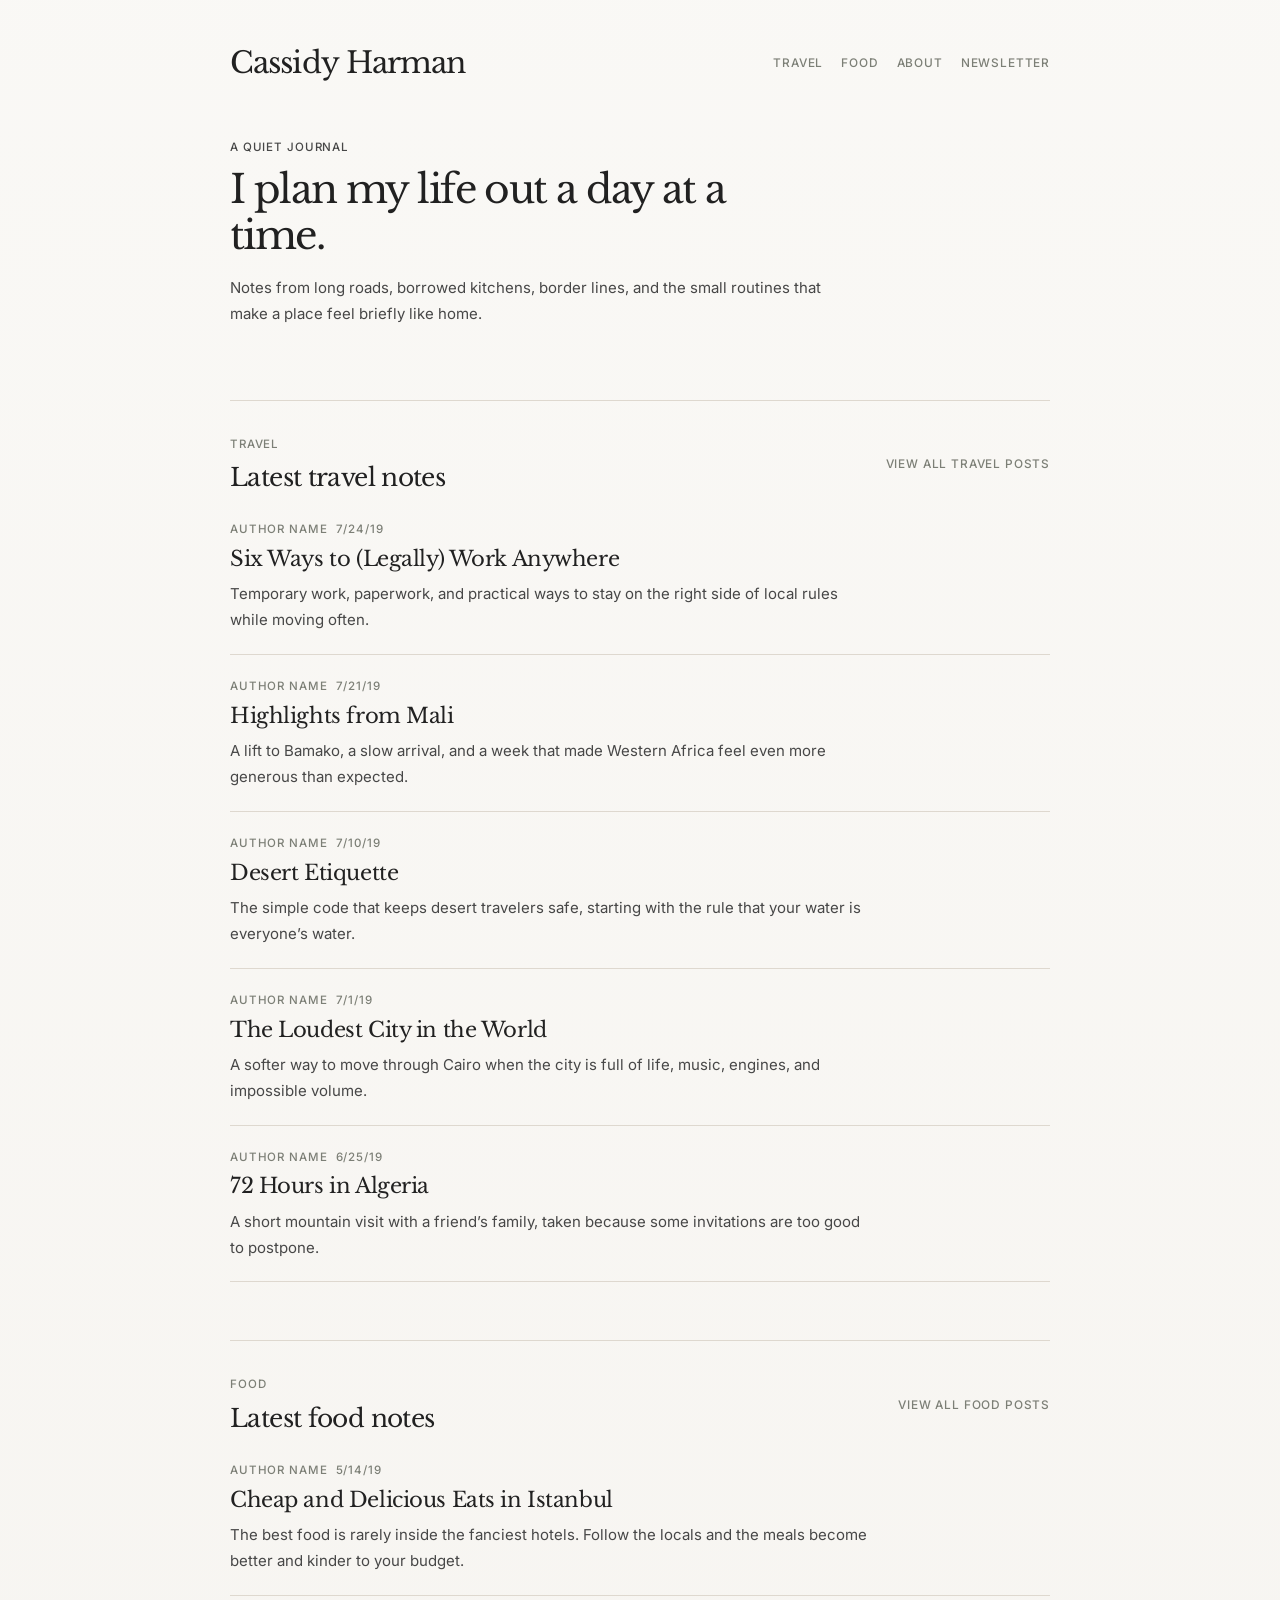
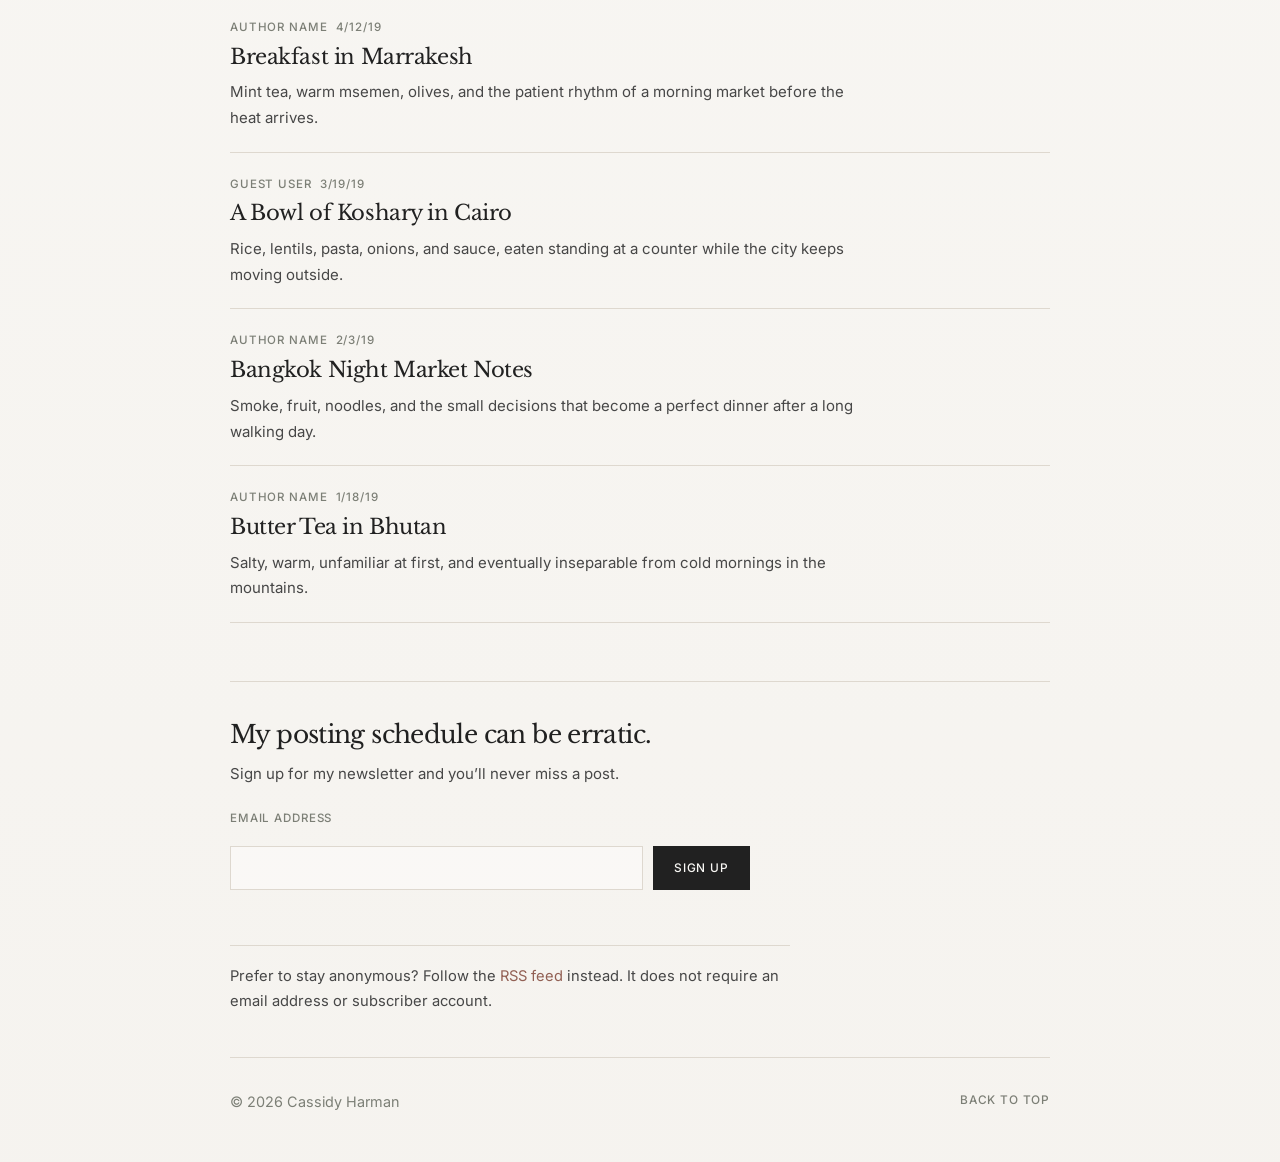
==== commit 57b9f922: "Add anonymous RSS follow option Co-authored-by: Sunia Tanweer <stanweer1@users.noreply.github.com>" ====
--- a/index.html
+++ b/index.html
@@ -14,6 +14,7 @@
       href="https://fonts.googleapis.com/css2?family=Inter:wght@400;500;600&family=Libre+Baskerville:wght@400;700&display=swap"
       rel="stylesheet"
     />
+    <link rel="alternate" type="application/rss+xml" title="Cassidy Harman RSS" href="feed.xml" />
     <link rel="stylesheet" href="styles.css" />
   </head>
   <body>
@@ -53,7 +54,7 @@
           <ol class="post-list compact-list">
             <li class="post-entry" data-reveal>
               <p class="post-meta">Author Name <time datetime="2019-07-24">7/24/19</time></p>
-              <h3><a href="pages/travel.html#six-ways">Six Ways to (Legally) Work Anywhere</a></h3>
+              <h3><a href="pages/post.html?post=six-ways">Six Ways to (Legally) Work Anywhere</a></h3>
               <p>
                 Temporary work, paperwork, and practical ways to stay on the
                 right side of local rules while moving often.
@@ -61,7 +62,7 @@
             </li>
             <li class="post-entry" data-reveal>
               <p class="post-meta">Author Name <time datetime="2019-07-21">7/21/19</time></p>
-              <h3><a href="pages/travel.html#mali">Highlights from Mali</a></h3>
+              <h3><a href="pages/post.html?post=mali">Highlights from Mali</a></h3>
               <p>
                 A lift to Bamako, a slow arrival, and a week that made Western
                 Africa feel even more generous than expected.
@@ -69,7 +70,7 @@
             </li>
             <li class="post-entry" data-reveal>
               <p class="post-meta">Author Name <time datetime="2019-07-10">7/10/19</time></p>
-              <h3><a href="pages/travel.html#desert-etiquette">Desert Etiquette</a></h3>
+              <h3><a href="pages/post.html?post=desert-etiquette">Desert Etiquette</a></h3>
               <p>
                 The simple code that keeps desert travelers safe, starting with
                 the rule that your water is everyone&rsquo;s water.
@@ -77,7 +78,7 @@
             </li>
             <li class="post-entry" data-reveal>
               <p class="post-meta">Author Name <time datetime="2019-07-01">7/1/19</time></p>
-              <h3><a href="pages/travel.html#cairo">The Loudest City in the World</a></h3>
+              <h3><a href="pages/post.html?post=cairo">The Loudest City in the World</a></h3>
               <p>
                 A softer way to move through Cairo when the city is full of
                 life, music, engines, and impossible volume.
@@ -85,7 +86,7 @@
             </li>
             <li class="post-entry" data-reveal>
               <p class="post-meta">Author Name <time datetime="2019-06-25">6/25/19</time></p>
-              <h3><a href="pages/travel.html#algeria">72 Hours in Algeria</a></h3>
+              <h3><a href="pages/post.html?post=algeria">72 Hours in Algeria</a></h3>
               <p>
                 A short mountain visit with a friend&rsquo;s family, taken because
                 some invitations are too good to postpone.
@@ -106,7 +107,7 @@
           <ol class="post-list compact-list">
             <li class="post-entry" data-reveal>
               <p class="post-meta">Author Name <time datetime="2019-05-14">5/14/19</time></p>
-              <h3><a href="pages/food.html#istanbul-eats">Cheap and Delicious Eats in Istanbul</a></h3>
+              <h3><a href="pages/post.html?post=istanbul-eats">Cheap and Delicious Eats in Istanbul</a></h3>
               <p>
                 The best food is rarely inside the fanciest hotels. Follow the
                 locals and the meals become better and kinder to your budget.
@@ -114,7 +115,7 @@
             </li>
             <li class="post-entry" data-reveal>
               <p class="post-meta">Author Name <time datetime="2019-04-12">4/12/19</time></p>
-              <h3><a href="pages/food.html#marrakesh-breakfast">Breakfast in Marrakesh</a></h3>
+              <h3><a href="pages/post.html?post=marrakesh-breakfast">Breakfast in Marrakesh</a></h3>
               <p>
                 Mint tea, warm msemen, olives, and the patient rhythm of a
                 morning market before the heat arrives.
@@ -122,7 +123,7 @@
             </li>
             <li class="post-entry" data-reveal>
               <p class="post-meta">Guest User <time datetime="2019-03-19">3/19/19</time></p>
-              <h3><a href="pages/food.html#cairo-koshary">A Bowl of Koshary in Cairo</a></h3>
+              <h3><a href="pages/post.html?post=cairo-koshary">A Bowl of Koshary in Cairo</a></h3>
               <p>
                 Rice, lentils, pasta, onions, and sauce, eaten standing at a
                 counter while the city keeps moving outside.
@@ -130,7 +131,7 @@
             </li>
             <li class="post-entry" data-reveal>
               <p class="post-meta">Author Name <time datetime="2019-02-03">2/3/19</time></p>
-              <h3><a href="pages/food.html#bangkok-night-market">Bangkok Night Market Notes</a></h3>
+              <h3><a href="pages/post.html?post=bangkok-night-market">Bangkok Night Market Notes</a></h3>
               <p>
                 Smoke, fruit, noodles, and the small decisions that become a
                 perfect dinner after a long walking day.
@@ -138,7 +139,7 @@
             </li>
             <li class="post-entry" data-reveal>
               <p class="post-meta">Author Name <time datetime="2019-01-18">1/18/19</time></p>
-              <h3><a href="pages/food.html#bhutan-tea">Butter Tea in Bhutan</a></h3>
+              <h3><a href="pages/post.html?post=bhutan-tea">Butter Tea in Bhutan</a></h3>
               <p>
                 Salty, warm, unfamiliar at first, and eventually inseparable
                 from cold mornings in the mountains.
@@ -160,6 +161,10 @@
             </div>
             <p class="form-message" id="formMessage" role="status" aria-live="polite"></p>
           </form>
+          <p class="privacy-option">
+            Prefer to stay anonymous? Follow the <a href="feed.xml">RSS feed</a>
+            instead. It does not require an email address or subscriber account.
+          </p>
         </section>
       </main>
 
--- a/styles.css
+++ b/styles.css
@@ -275,6 +275,40 @@
   margin: 0;
   padding: 28px 0;
   color: var(--color-muted);
+}
+
+.post-page,
+.post-missing {
+  border-top: 1px solid var(--color-line);
+  padding: 38px 0 64px;
+}
+
+.post-page h1,
+.post-missing h1 {
+  max-width: 780px;
+}
+
+.post-page .post-meta {
+  margin-bottom: 34px;
+}
+
+.post-body {
+  max-width: 680px;
+  color: var(--color-text);
+  font-size: 1.02rem;
+}
+
+.post-body p {
+  margin-bottom: 1.35em;
+}
+
+.post-actions {
+  display: flex;
+  flex-wrap: wrap;
+  gap: 16px;
+  border-top: 1px solid var(--color-line);
+  margin-top: 34px;
+  padding-top: 22px;
 }
 
 .about {
@@ -376,6 +410,24 @@
   font-size: 0.9rem;
 }
 
+.privacy-option {
+  max-width: 560px;
+  border-top: 1px solid var(--color-line);
+  margin: 24px 0 0;
+  padding-top: 18px;
+  color: var(--color-muted);
+  font-size: 0.92rem;
+}
+
+.privacy-option a {
+  color: var(--color-accent);
+  text-decoration: none;
+}
+
+.privacy-option a:hover {
+  text-decoration: underline;
+}
+
 .site-footer {
   display: flex;
   flex-wrap: wrap;
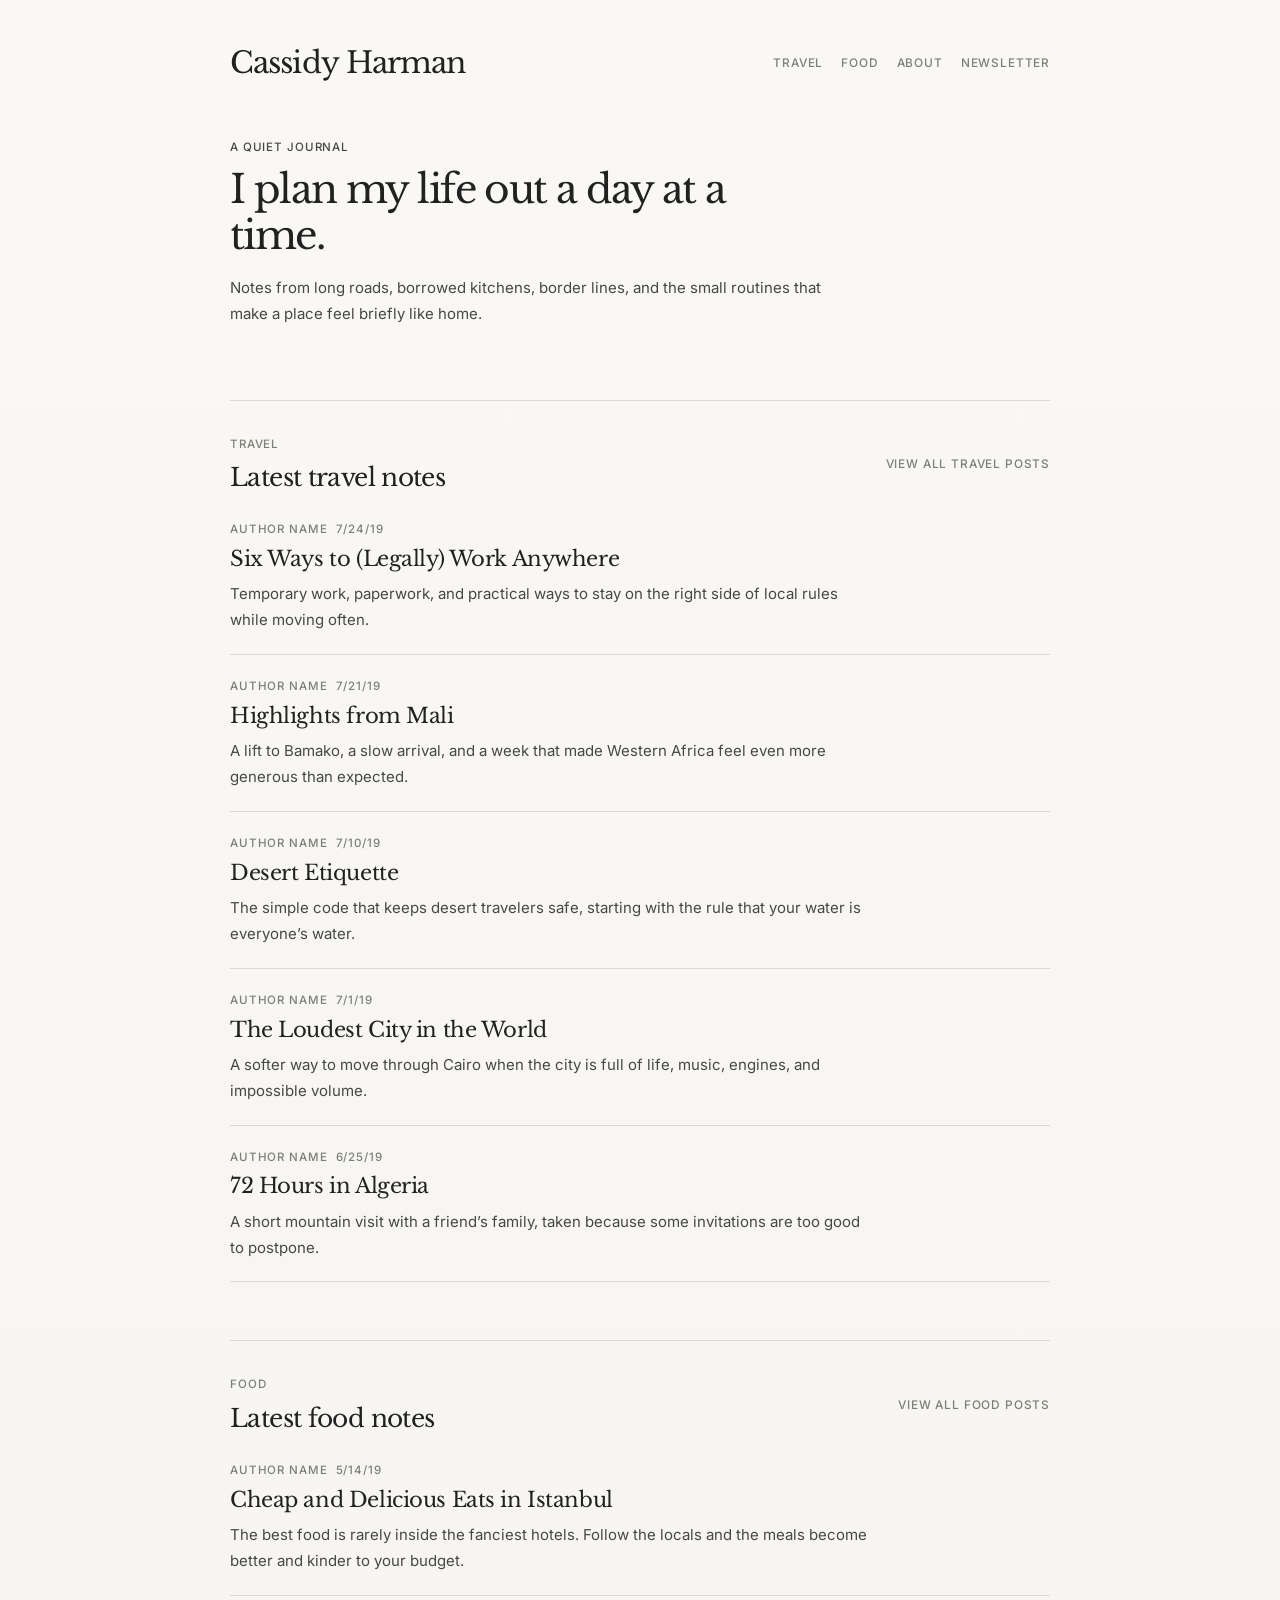
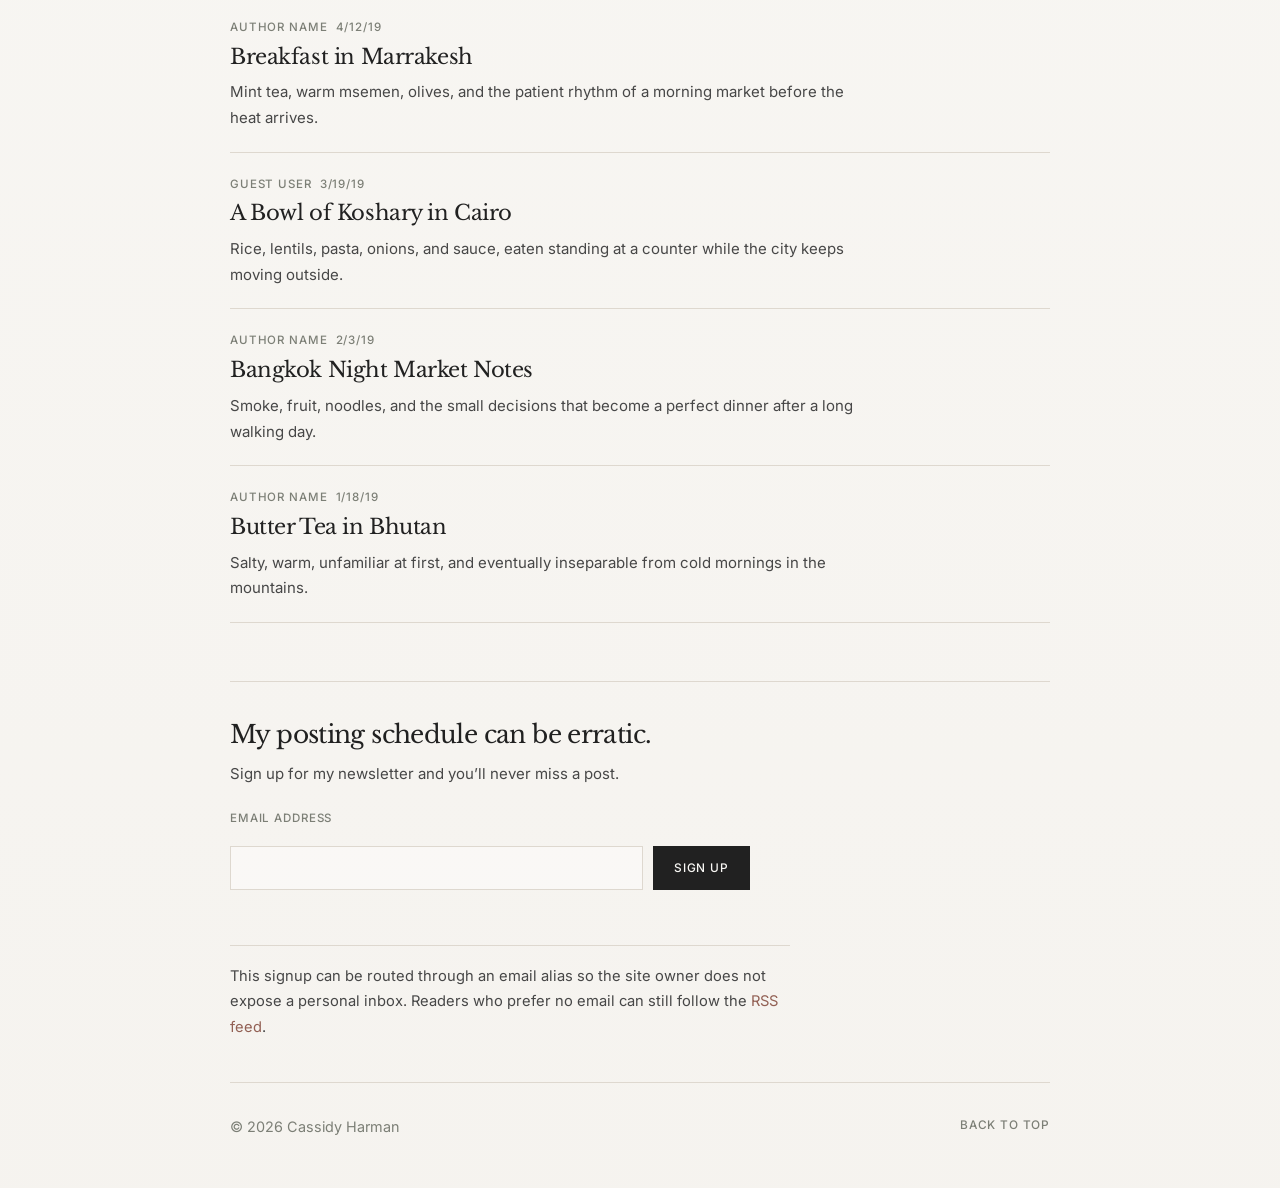
==== commit 2e2117ce: "Add alias-backed newsletter signup option Co-authored-by: Sunia Tanweer <stanweer1@users.noreply.git" ====
--- a/index.html
+++ b/index.html
@@ -153,17 +153,28 @@
             My posting schedule can be erratic.
           </h2>
           <p>Sign up for my newsletter and you&rsquo;ll never miss a post.</p>
-          <form class="newsletter-form" id="newsletterForm" novalidate>
+          <form
+            class="newsletter-form"
+            id="newsletterForm"
+            method="post"
+            data-signup-endpoint=""
+            novalidate
+          >
             <label for="email">Email Address</label>
             <div class="form-row">
               <input id="email" name="email" type="email" required />
               <button type="submit">Sign Up</button>
             </div>
+            <input type="text" name="_honey" tabindex="-1" autocomplete="off" hidden />
+            <input type="hidden" name="_subject" value="New Cassidy Harman newsletter signup" />
+            <input type="hidden" name="_template" value="table" />
+            <input type="hidden" name="_captcha" value="false" />
             <p class="form-message" id="formMessage" role="status" aria-live="polite"></p>
           </form>
           <p class="privacy-option">
-            Prefer to stay anonymous? Follow the <a href="feed.xml">RSS feed</a>
-            instead. It does not require an email address or subscriber account.
+            This signup can be routed through an email alias so the site owner
+            does not expose a personal inbox. Readers who prefer no email can
+            still follow the <a href="feed.xml">RSS feed</a>.
           </p>
         </section>
       </main>
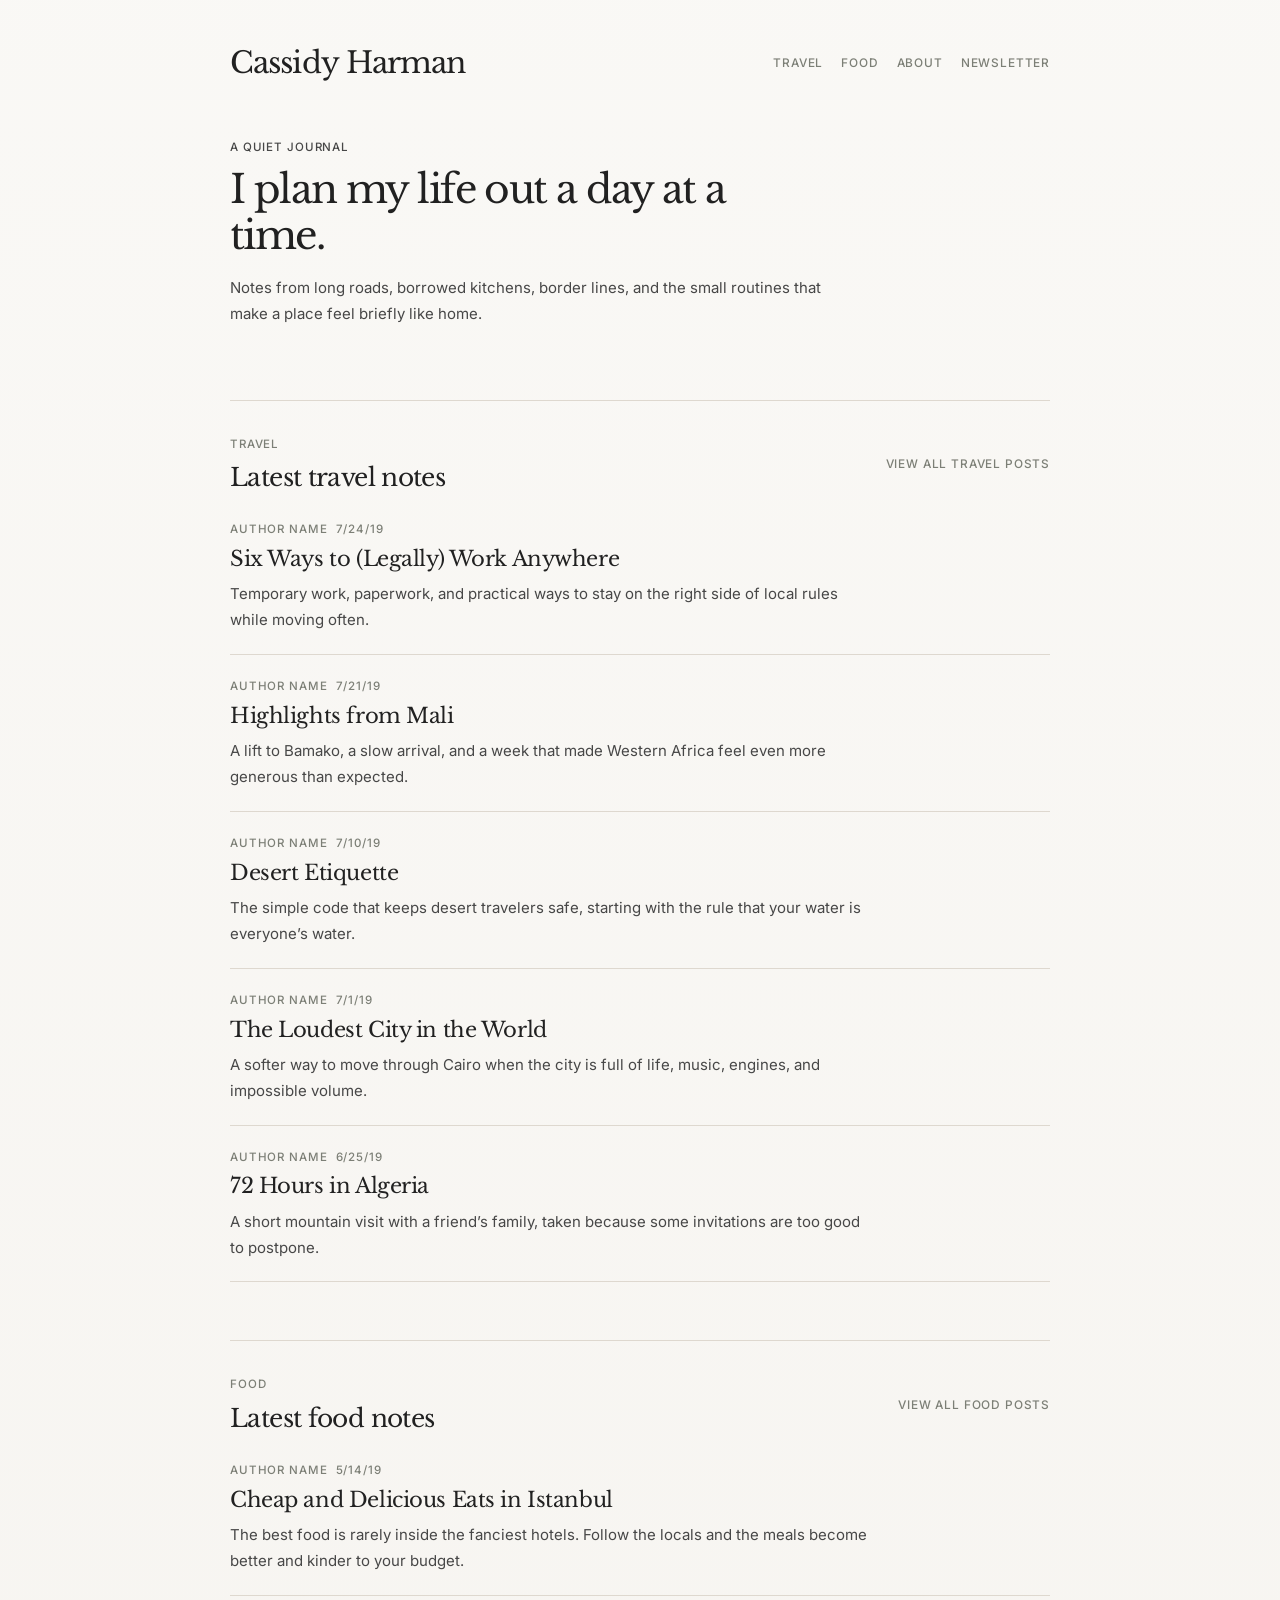
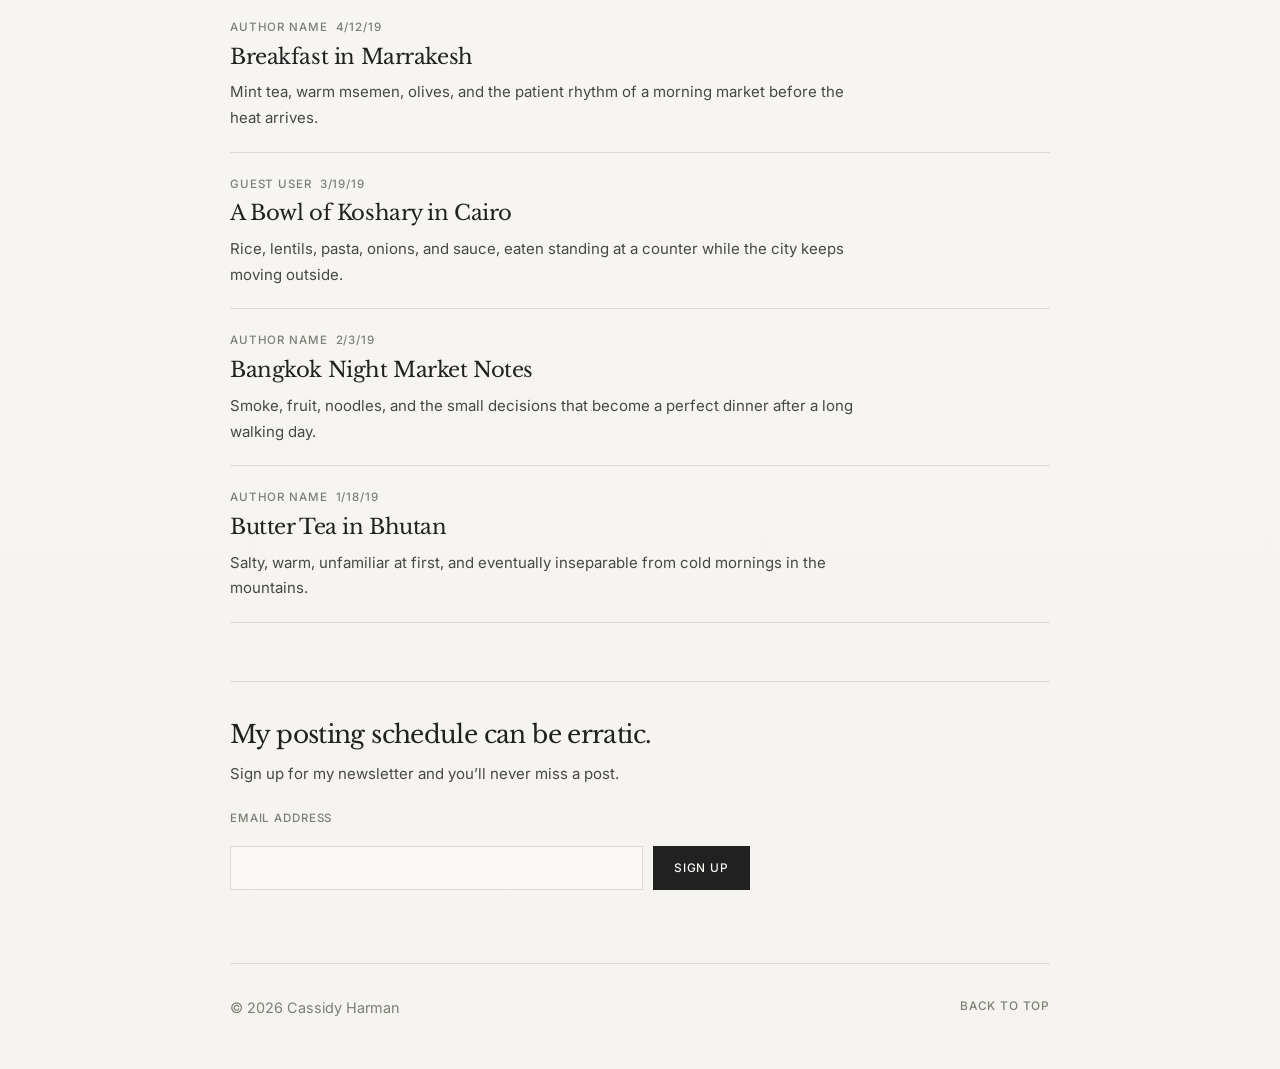
==== commit a30d89ab: "Remove public newsletter privacy copy Co-authored-by: Sunia Tanweer <stanweer1@users.noreply.github." ====
--- a/index.html
+++ b/index.html
@@ -171,11 +171,6 @@
             <input type="hidden" name="_captcha" value="false" />
             <p class="form-message" id="formMessage" role="status" aria-live="polite"></p>
           </form>
-          <p class="privacy-option">
-            This signup can be routed through an email alias so the site owner
-            does not expose a personal inbox. Readers who prefer no email can
-            still follow the <a href="feed.xml">RSS feed</a>.
-          </p>
         </section>
       </main>
 
--- a/styles.css
+++ b/styles.css
@@ -410,24 +410,6 @@
   font-size: 0.9rem;
 }
 
-.privacy-option {
-  max-width: 560px;
-  border-top: 1px solid var(--color-line);
-  margin: 24px 0 0;
-  padding-top: 18px;
-  color: var(--color-muted);
-  font-size: 0.92rem;
-}
-
-.privacy-option a {
-  color: var(--color-accent);
-  text-decoration: none;
-}
-
-.privacy-option a:hover {
-  text-decoration: underline;
-}
-
 .site-footer {
   display: flex;
   flex-wrap: wrap;
